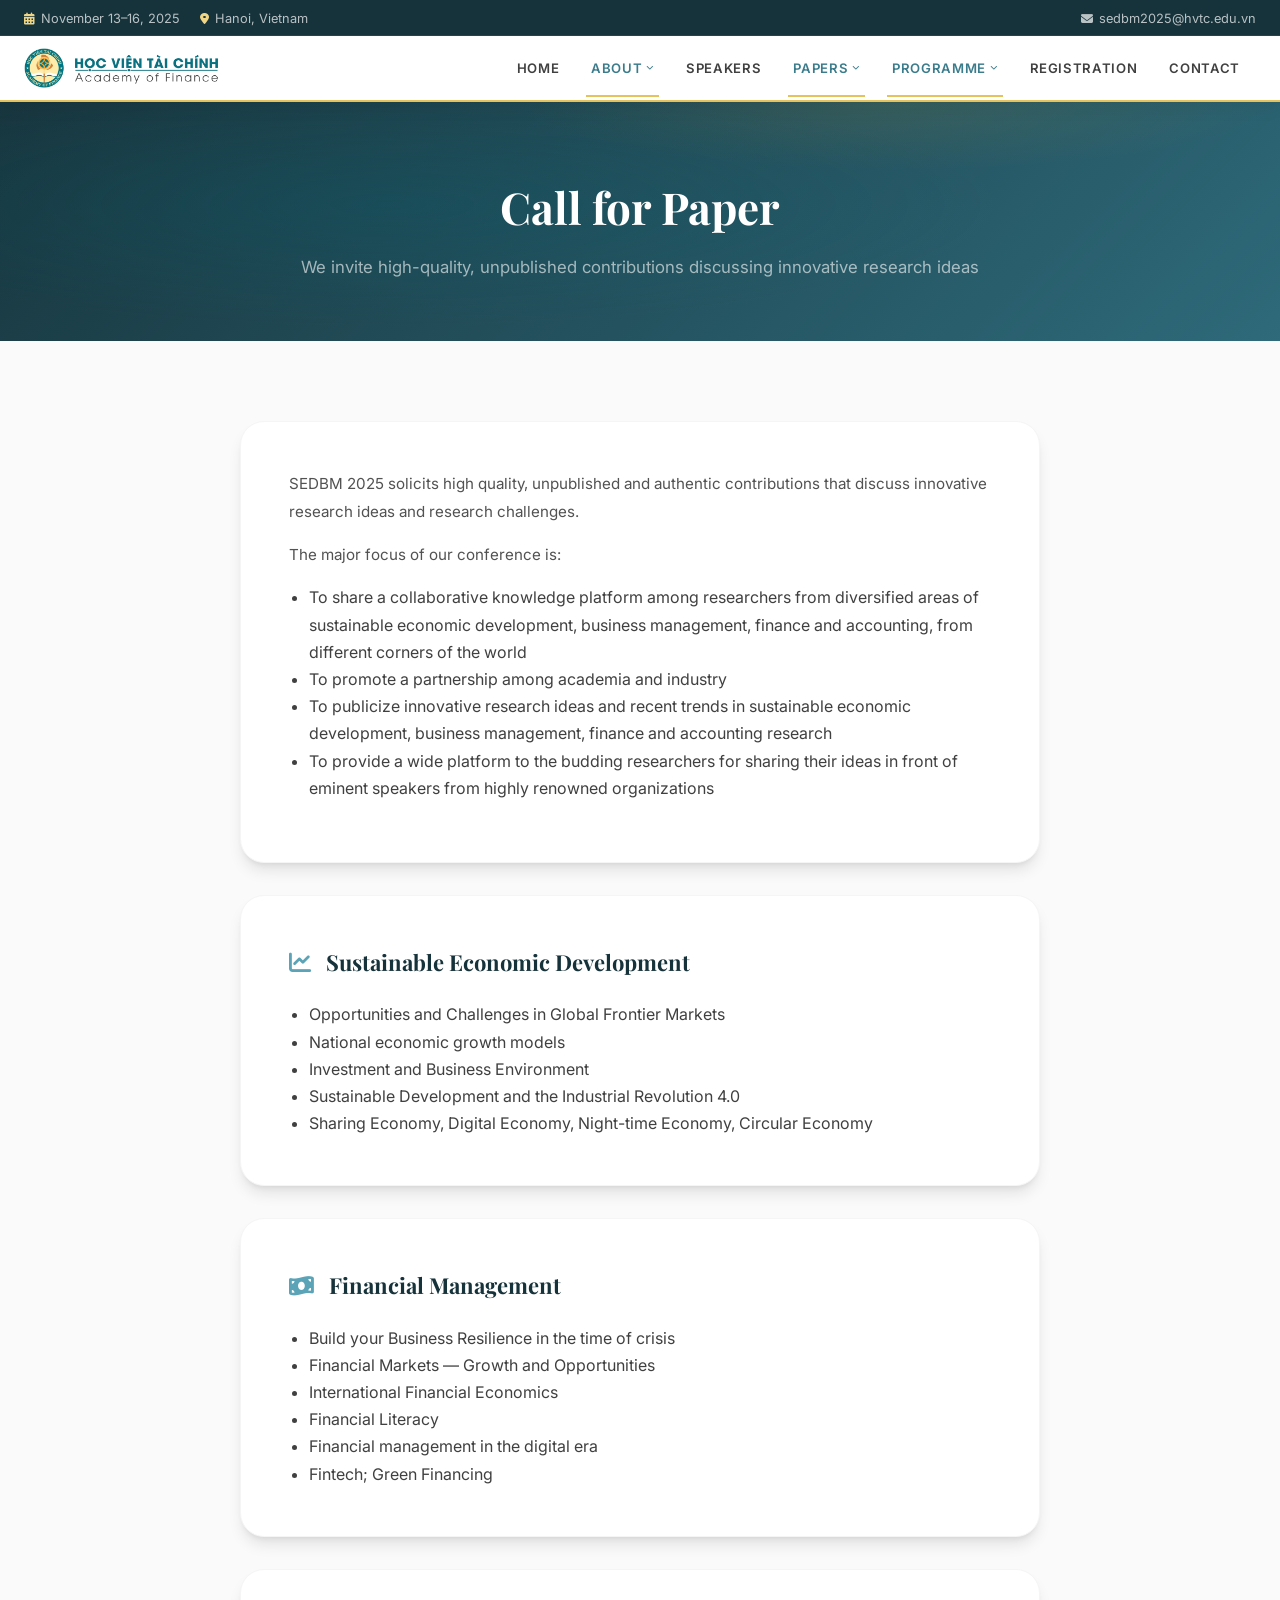
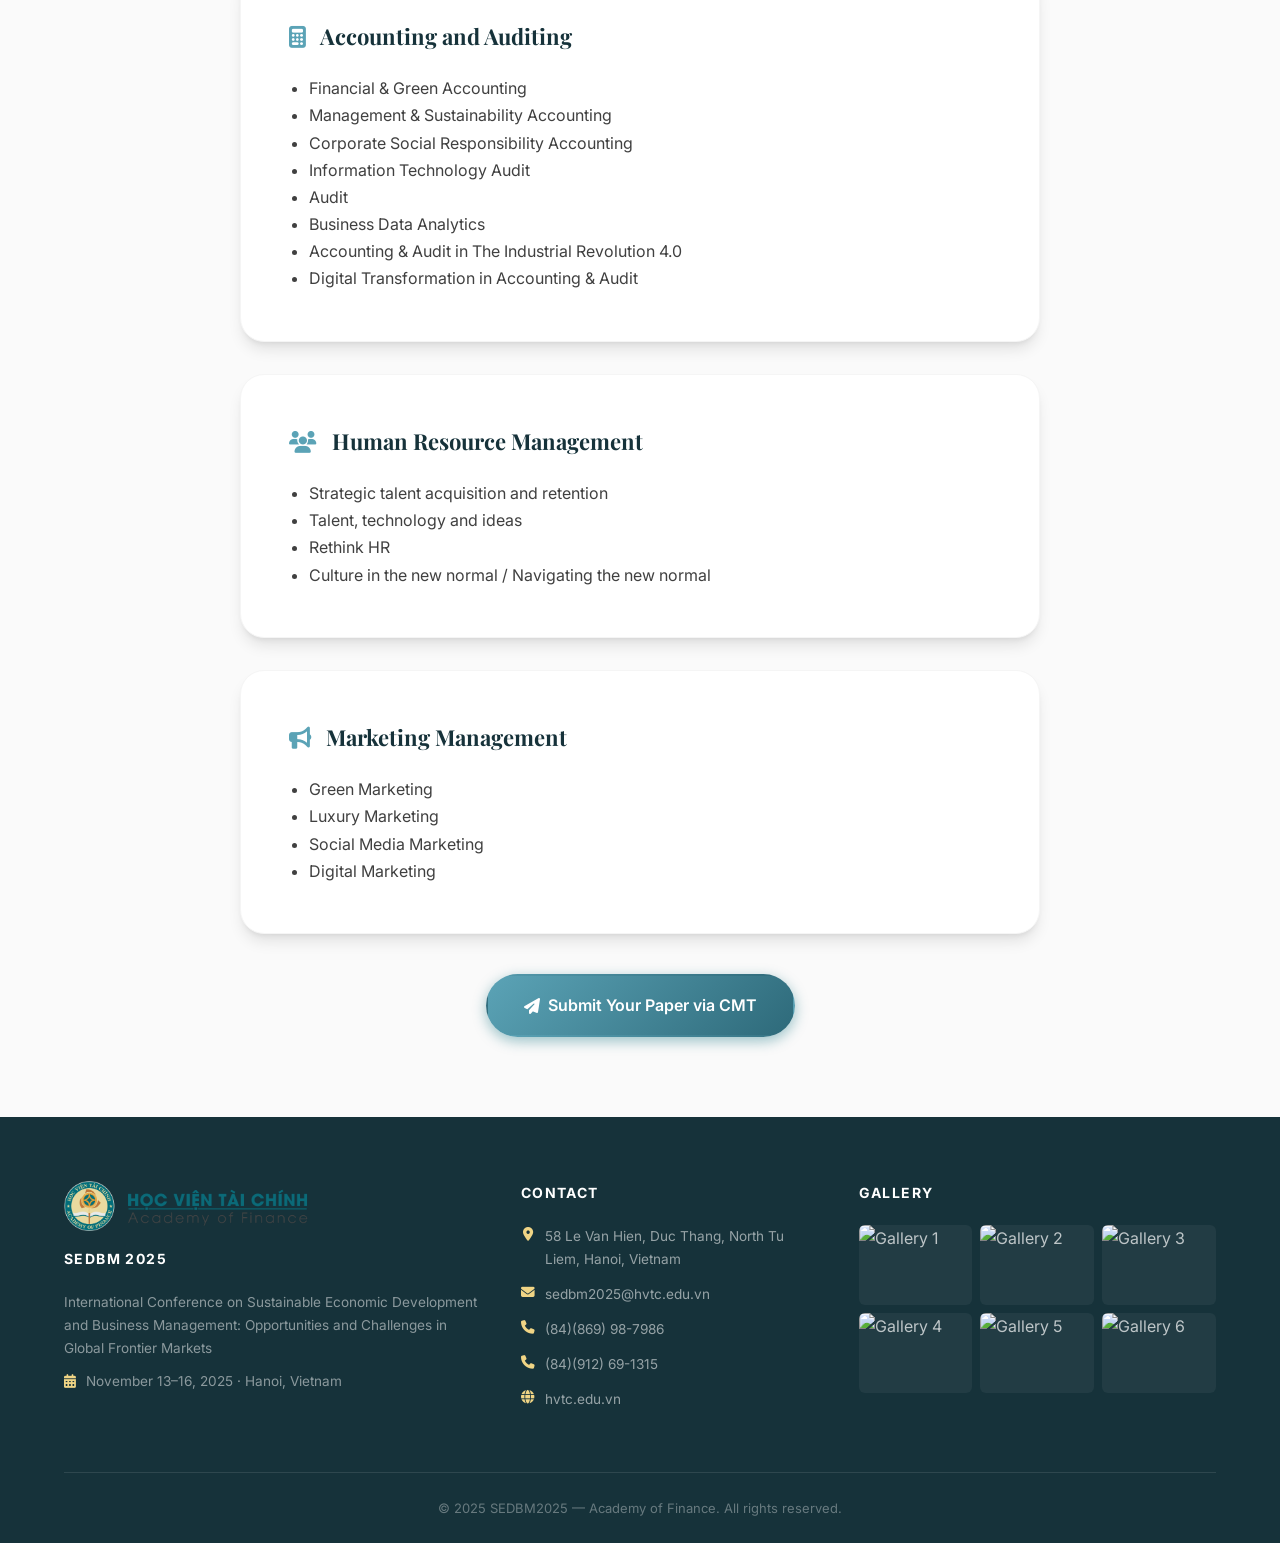
==== call-for-paper.html @ bbcc02a3 "init" ====
<!DOCTYPE html>
<html lang="en">
<head>
    <meta charset="UTF-8">
    <meta name="viewport" content="width=device-width, initial-scale=1.0">
    <title>Call for Paper — SEDBM 2025</title>
    <link rel="preconnect" href="https://fonts.googleapis.com">
    <link rel="preconnect" href="https://fonts.gstatic.com" crossorigin>
    <link href="https://fonts.googleapis.com/css2?family=Inter:wght@300;400;500;600;700;800;900&family=Playfair+Display:ital,wght@0,400;0,600;0,700;0,800;1,400&display=swap" rel="stylesheet">
    <link rel="stylesheet" href="https://cdnjs.cloudflare.com/ajax/libs/font-awesome/6.5.1/css/all.min.css">
    <link rel="stylesheet" href="css/styles.css">
</head>
<body>
    <!-- Top Bar -->
    <div class="top-bar" id="topBar">
        <div class="top-bar-container">
            <div class="top-bar-left">
                <span><i class="fas fa-calendar-alt"></i> November 13–16, 2025</span>
                <span><i class="fas fa-map-marker-alt"></i> Hanoi, Vietnam</span>
            </div>
            <div class="top-bar-right">
                <a href="mailto:sedbm2025@hvtc.edu.vn"><i class="fas fa-envelope"></i> sedbm2025@hvtc.edu.vn</a>
            </div>
        </div>
    </div>

    <!-- Navigation -->
    <nav class="navbar scrolled" id="navbar">
        <div class="nav-container">
            <a href="index.html" class="nav-logo">
                <img src="images/hvtc-logo.png" alt="SEDBM Logo" class="logo-img" style="height:40px;">
            </a>
            <button class="nav-toggle" id="navToggle" aria-label="Toggle navigation">
                <span></span>
                <span></span>
                <span></span>
            </button>
            <ul class="nav-menu" id="navMenu">
                <li><a href="index.html" class="nav-link">Home</a></li>
                <li class="nav-dropdown">
                    <a href="#" class="nav-link">About <i class="fas fa-chevron-down"></i></a>
                    <ul class="dropdown-menu">
                        <li><a href="history.html">SEDBM History</a></li>
                        <li><a href="scientific-committee.html">Scientific Committee</a></li>
                    </ul>
                </li>
                <li><a href="keynote-speakers.html" class="nav-link">Speakers</a></li>
                <li class="nav-dropdown">
                    <a href="#" class="nav-link active">Papers <i class="fas fa-chevron-down"></i></a>
                    <ul class="dropdown-menu">
                        <li><a href="call-for-paper.html">Call for Papers</a></li>
                        <li><a href="submission.html">Submission Guidelines</a></li>
                        <li><a href="publication.html">Journals</a></li>
                        <li><a href="proceedings.html">Proceedings</a></li>
                    </ul>
                </li>
                <li class="nav-dropdown">
                    <a href="#" class="nav-link">Programme <i class="fas fa-chevron-down"></i></a>
                    <ul class="dropdown-menu">
                        <li><a href="programme.html">Conference Programme</a></li>
                        <li><a href="venue.html">Venue &amp; Tourism</a></li>
                    </ul>
                </li>
                <li><a href="registration.html" class="nav-link">Registration</a></li>
                <li><a href="index.html#contact" class="nav-link">Contact</a></li>
            </ul>
        </div>
    </nav>

    <!-- Page Header -->
    <div class="page-header">
        <h1>Call for Paper</h1>
        <p>We invite high-quality, unpublished contributions discussing innovative research ideas</p>
    </div>

    <!-- Content -->
    <section class="page-content" style="background: var(--neutral-50);">
        <div class="container">
            <div class="content-card" data-aos="fade-up">
                <p>
                    SEDBM 2025 solicits high quality, unpublished and authentic contributions that discuss 
                    innovative research ideas and research challenges.
                </p>
                <p>The major focus of our conference is:</p>
                <ul style="margin: 12px 0 12px 20px; list-style: disc; color: var(--neutral-700);">
                    <li>To share a collaborative knowledge platform among researchers from diversified areas of sustainable economic development, business management, finance and accounting, from different corners of the world</li>
                    <li>To promote a partnership among academia and industry</li>
                    <li>To publicize innovative research ideas and recent trends in sustainable economic development, business management, finance and accounting research</li>
                    <li>To provide a wide platform to the budding researchers for sharing their ideas in front of eminent speakers from highly renowned organizations</li>
                </ul>
            </div>

            <div class="content-card" data-aos="fade-up">
                <h3><i class="fas fa-chart-line" style="color: var(--primary-500); margin-right: 10px;"></i> Sustainable Economic Development</h3>
                <ul style="margin: 12px 0 0 20px; list-style: disc; color: var(--neutral-700);">
                    <li>Opportunities and Challenges in Global Frontier Markets</li>
                    <li>National economic growth models</li>
                    <li>Investment and Business Environment</li>
                    <li>Sustainable Development and the Industrial Revolution 4.0</li>
                    <li>Sharing Economy, Digital Economy, Night-time Economy, Circular Economy</li>
                </ul>
            </div>

            <div class="content-card" data-aos="fade-up">
                <h3><i class="fas fa-money-bill-wave" style="color: var(--primary-500); margin-right: 10px;"></i> Financial Management</h3>
                <ul style="margin: 12px 0 0 20px; list-style: disc; color: var(--neutral-700);">
                    <li>Build your Business Resilience in the time of crisis</li>
                    <li>Financial Markets — Growth and Opportunities</li>
                    <li>International Financial Economics</li>
                    <li>Financial Literacy</li>
                    <li>Financial management in the digital era</li>
                    <li>Fintech; Green Financing</li>
                </ul>
            </div>

            <div class="content-card" data-aos="fade-up">
                <h3><i class="fas fa-calculator" style="color: var(--primary-500); margin-right: 10px;"></i> Accounting and Auditing</h3>
                <ul style="margin: 12px 0 0 20px; list-style: disc; color: var(--neutral-700);">
                    <li>Financial &amp; Green Accounting</li>
                    <li>Management &amp; Sustainability Accounting</li>
                    <li>Corporate Social Responsibility Accounting</li>
                    <li>Information Technology Audit</li>
                    <li>Audit</li>
                    <li>Business Data Analytics</li>
                    <li>Accounting &amp; Audit in The Industrial Revolution 4.0</li>
                    <li>Digital Transformation in Accounting &amp; Audit</li>
                </ul>
            </div>

            <div class="content-card" data-aos="fade-up">
                <h3><i class="fas fa-users" style="color: var(--primary-500); margin-right: 10px;"></i> Human Resource Management</h3>
                <ul style="margin: 12px 0 0 20px; list-style: disc; color: var(--neutral-700);">
                    <li>Strategic talent acquisition and retention</li>
                    <li>Talent, technology and ideas</li>
                    <li>Rethink HR</li>
                    <li>Culture in the new normal / Navigating the new normal</li>
                </ul>
            </div>

            <div class="content-card" data-aos="fade-up">
                <h3><i class="fas fa-bullhorn" style="color: var(--primary-500); margin-right: 10px;"></i> Marketing Management</h3>
                <ul style="margin: 12px 0 0 20px; list-style: disc; color: var(--neutral-700);">
                    <li>Green Marketing</li>
                    <li>Luxury Marketing</li>
                    <li>Social Media Marketing</li>
                    <li>Digital Marketing</li>
                </ul>
            </div>

            <div style="text-align: center; margin-top: 40px;" data-aos="fade-up">
                <a href="https://cmt3.research.microsoft.com/" target="_blank" class="btn btn-primary btn-lg">
                    <i class="fas fa-paper-plane"></i> Submit Your Paper via CMT
                </a>
            </div>
        </div>
    </section>

    <!-- Footer -->
    <footer class="footer">
        <div class="container">
            <div class="footer-3col">
                <div class="footer-col-intro">
                    <img src="images/hvtc-logo.png" alt="SEDBM Logo" class="footer-logo-img">
                    <h4>SEDBM 2025</h4>
                    <p>International Conference on Sustainable Economic Development and Business Management: Opportunities and Challenges in Global Frontier Markets</p>
                    <p style="margin-top: 10px;"><i class="fas fa-calendar-alt" style="color:var(--accent-400); margin-right:6px;"></i> November 13–16, 2025 · Hanoi, Vietnam</p>
                </div>
                <div class="footer-col-address">
                    <h4>Contact</h4>
                    <div class="footer-contact-item">
                        <i class="fas fa-map-marker-alt"></i>
                        <span>58 Le Van Hien, Duc Thang, North Tu Liem, Hanoi, Vietnam</span>
                    </div>
                    <div class="footer-contact-item">
                        <i class="fas fa-envelope"></i>
                        <a href="mailto:sedbm2025@hvtc.edu.vn">sedbm2025@hvtc.edu.vn</a>
                    </div>
                    <div class="footer-contact-item">
                        <i class="fas fa-phone"></i>
                        <a href="tel:+84869987986">(84)(869) 98-7986</a>
                    </div>
                    <div class="footer-contact-item">
                        <i class="fas fa-phone"></i>
                        <a href="tel:+84912691315">(84)(912) 69-1315</a>
                    </div>
                    <div class="footer-contact-item">
                        <i class="fas fa-globe"></i>
                        <a href="https://hvtc.edu.vn/" target="_blank">hvtc.edu.vn</a>
                    </div>
                </div>
                <div class="footer-col-gallery">
                    <h4>Gallery</h4>
                    <div class="footer-gallery-grid">
                        <img src="images/gallery1.jpg" alt="Gallery 1">
                        <img src="images/gallery2.jpg" alt="Gallery 2">
                        <img src="images/gallery3.jpg" alt="Gallery 3">
                        <img src="images/gallery4.jpg" alt="Gallery 4">
                        <img src="images/gallery5.jpg" alt="Gallery 5">
                        <img src="images/gallery6.jpg" alt="Gallery 6">
                    </div>
                </div>
            </div>
            <div class="footer-bottom">
                <p>&copy; 2025 SEDBM2025 — Academy of Finance. All rights reserved.</p>
            </div>
        </div>
    </footer>

    <a href="#" class="back-to-top" id="backToTop"><i class="fas fa-arrow-up"></i></a>
    <script src="js/main.js"></script>
</body>
</html>
---- css/styles.css ----
/* ============================================
   SEDBM2025 — Modern Conference Website
   Professional Design System
   ============================================ */

/* ---------- CSS Custom Properties ---------- */
:root {
    /* Primary Palette */

    --primary-900: #16323a;
    --primary-800: #24505a;
    --primary-700: #2e6a7a;
    --primary-600: #3a7c8c;
    --primary-500: #5ba3b6;
    --primary-400: #7dc2d1;
    --primary-300: #a6dbe3;
    --primary-200: #cfeff3;
    --primary-100: #eaf7f9;
    --primary-50: #f6fcfd;

    /* Accent / Gold */
    --accent-600: #c9a23a;
    --accent-500: #e6c25a;
    --accent-400: #f0d585;
    --accent-300: #f7e6b3;
    --accent-200: #fcf3dc;
    --accent-100: #fef9ec;

    /* Neutral */
    --neutral-950: #0a0a0b;
    --neutral-900: #171717;
    --neutral-800: #262626;
    --neutral-700: #404040;
    --neutral-600: #525252;
    --neutral-500: #737373;
    --neutral-400: #a3a3a3;
    --neutral-300: #d4d4d4;
    --neutral-200: #e5e5e5;
    --neutral-100: #f5f5f5;
    --neutral-50: #fafafa;
    --white: #ffffff;

    /* Semantic */
    --success: #10b981;
    --warning: #f59e0b;
    --error: #ef4444;

    /* Typography */
    --font-sans: 'Inter', -apple-system, BlinkMacSystemFont, 'Segoe UI', sans-serif;
    --font-serif: 'Playfair Display', Georgia, 'Times New Roman', serif;

    /* Spacing */
    --section-padding: 100px 0;
    --container-max: 1200px;

    /* Shadows */
    --shadow-sm: 0 1px 2px rgba(0, 0, 0, 0.05);
    --shadow-md: 0 4px 6px -1px rgba(0, 0, 0, 0.1), 0 2px 4px -2px rgba(0, 0, 0, 0.1);
    --shadow-lg: 0 10px 15px -3px rgba(0, 0, 0, 0.1), 0 4px 6px -4px rgba(0, 0, 0, 0.1);
    --shadow-xl: 0 20px 25px -5px rgba(0, 0, 0, 0.1), 0 8px 10px -6px rgba(0, 0, 0, 0.1);
    --shadow-2xl: 0 25px 50px -12px rgba(0, 0, 0, 0.25);
    --shadow-glow: 0 0 40px rgba(0, 104, 120, 0.15);

    /* Borders */
    --radius-sm: 6px;
    --radius-md: 10px;
    --radius-lg: 16px;
    --radius-xl: 24px;
    --radius-full: 9999px;

    /* Transitions */
    --transition-fast: 150ms cubic-bezier(0.4, 0, 0.2, 1);
    --transition-base: 300ms cubic-bezier(0.4, 0, 0.2, 1);
    --transition-slow: 500ms cubic-bezier(0.4, 0, 0.2, 1);
}

/* ---------- Reset & Base ---------- */
*,
*::before,
*::after {
    margin: 0;
    padding: 0;
    box-sizing: border-box;
}

html {
    scroll-behavior: smooth;
    scroll-padding-top: 100px;
    font-size: 16px;
}

body {
    font-family: var(--font-sans);
    color: var(--neutral-800);
    background: var(--white);
    line-height: 1.7;
    -webkit-font-smoothing: antialiased;
    -moz-osx-font-smoothing: grayscale;
    overflow-x: hidden;
}

img {
    max-width: 100%;
    height: auto;
    display: block;
}

a {
    text-decoration: none;
    color: var(--primary-500);
    transition: var(--transition-base);
}

a:hover {
    color: var(--primary-700);
}

ul {
    list-style: none;
}

.container {
    max-width: var(--container-max);
    margin: 0 auto;
    padding: 0 24px;
}

/* ---------- Buttons ---------- */
.btn {
    display: inline-flex;
    align-items: center;
    gap: 8px;
    padding: 12px 28px;
    border-radius: var(--radius-full);
    font-family: var(--font-sans);
    font-weight: 600;
    font-size: 0.938rem;
    cursor: pointer;
    transition: var(--transition-base);
    border: 2px solid transparent;
    text-align: center;
    white-space: nowrap;
}

.btn-primary {
    background: linear-gradient(135deg, var(--primary-500), var(--primary-700));
    color: var(--white);
    border-color: transparent;
    box-shadow: 0 4px 14px rgba(0, 104, 120, 0.4);
}

.btn-primary:hover {
    background: linear-gradient(135deg, var(--primary-400), var(--primary-600));
    color: var(--white);
    transform: translateY(-2px);
    box-shadow: 0 6px 20px rgba(0, 104, 120, 0.5);
}

.btn-outline {
    background: transparent;
    color: var(--white);
    border-color: rgba(255, 255, 255, 0.4);
}

.btn-outline:hover {
    background: rgba(255, 255, 255, 0.1);
    color: var(--white);
    border-color: var(--white);
}

.btn-white {
    background: var(--white);
    color: var(--primary-700);
    box-shadow: var(--shadow-lg);
}

.btn-white:hover {
    background: var(--primary-50);
    color: var(--primary-700);
    transform: translateY(-2px);
    box-shadow: var(--shadow-xl);
}

.btn-outline-white {
    background: transparent;
    color: var(--white);
    border-color: rgba(255, 255, 255, 0.5);
}

.btn-outline-white:hover {
    background: rgba(255, 255, 255, 0.1);
    color: var(--white);
    border-color: var(--white);
}

.btn-lg {
    padding: 16px 36px;
    font-size: 1rem;
}

.btn-sm {
    padding: 8px 20px;
    font-size: 0.813rem;
    background: var(--white);
    color: var(--primary-700);
    border-radius: var(--radius-full);
}

.btn-sm:hover {
    color: var(--primary-700);
    transform: scale(1.05);
}

/* ---------- Top Utility Bar ---------- */
.top-bar {
    background: var(--primary-900);
    color: rgba(255, 255, 255, 0.7);
    font-size: 0.8rem;
    padding: 8px 0;
    border-bottom: 1px solid rgba(255, 255, 255, 0.08);
    position: fixed;
    top: 0;
    left: 0;
    width: 100%;
    z-index: 1001;
    height: 36px;
    overflow: hidden;
    transition: height 0.3s ease, padding 0.3s ease;
}

body.nav-compact .top-bar {
    height: 0;
    padding: 0;
    border-bottom-width: 0;
}

.top-bar-container {
    max-width: 1400px;
    margin: 0 auto;
    padding: 0 24px;
    display: flex;
    align-items: center;
    justify-content: space-between;
}

.top-bar-left {
    display: flex;
    align-items: center;
    gap: 20px;
}

.top-bar-left span {
    display: inline-flex;
    align-items: center;
    gap: 6px;
}

.top-bar-left i {
    color: var(--accent-400);
    font-size: 0.75rem;
}

.top-bar-right a {
    color: rgba(255, 255, 255, 0.7);
    display: inline-flex;
    align-items: center;
    gap: 6px;
    transition: var(--transition-fast);
}

.top-bar-right a:hover {
    color: var(--accent-400);
}

.top-bar-right i {
    font-size: 0.75rem;
}

/* ---------- Navigation ---------- */
.navbar {
    position: fixed;
    top: 36px;
    left: 0;
    width: 100%;
    z-index: 1000;
    padding: 0;
    background: rgba(255, 255, 255, 0.85);
    backdrop-filter: blur(12px);
    border-bottom: 2px solid var(--accent-500);
    background-color: #ffffff;
}

body.nav-compact .navbar {
    top: 0;
}

.navbar.scrolled {
    background: var(--white);
    backdrop-filter: blur(20px);
    -webkit-backdrop-filter: blur(20px);
    box-shadow: 0 2px 20px rgba(0, 0, 0, 0.08);
    border-bottom-color: var(--accent-500);
}

.navbar.scrolled .nav-link {
    color: var(--neutral-700);
}

.navbar.scrolled .nav-link:hover,
.navbar.scrolled .nav-link.active {
    color: var(--primary-600);
}

.navbar.scrolled .nav-link::after {
    background: var(--primary-600);
}

.navbar.scrolled .nav-link.active::after {
    background: var(--accent-500);
}

.navbar.scrolled .nav-logo .logo-text {
    color: var(--primary-900);
}

.navbar.scrolled .nav-logo .logo-year {
    color: var(--accent-500);
}

.nav-container {
    max-width: 1400px;
    margin: 0 auto;
    padding: 0 24px;
    display: flex;
    align-items: center;
    justify-content: space-between;
}

.nav-logo {
    display: flex;
    align-items: center;
    gap: 10px;
    z-index: 1001;
    padding: 12px 0;
}

.logo-icon {
    width: 38px;
    height: 38px;
    background: linear-gradient(135deg, var(--accent-500), var(--accent-400));
    color: var(--primary-900);
    border-radius: var(--radius-sm);
    display: flex;
    align-items: center;
    justify-content: center;
    font-family: var(--font-serif);
    font-weight: 800;
    font-size: 1.2rem;
}

.logo-text {
    font-weight: 800;
    font-size: 1.2rem;
    color: var(--white);
    letter-spacing: -0.02em;
    transition: var(--transition-base);
}

.logo-year {
    color: var(--accent-400);
    transition: var(--transition-base);
}

.nav-menu {
    display: flex;
    align-items: center;
    gap: 0;
}

.nav-link {
    color: #3e717f;
    font-weight: 600;
    font-size: 0.82rem;
    padding: 18px 16px;
    border-radius: 0;
    transition: var(--transition-base);
    position: relative;
    white-space: nowrap;
    text-transform: uppercase;
    letter-spacing: 0.05em;
}

.nav-link::after {
    content: '';
    position: absolute;
    bottom: 0;
    left: 11px;
    right: 11px;
    height: 2px;
    background: var(--accent-400);
    transform: scaleX(0);
    transform-origin: center;
    transition: transform 0.25s ease;
}

.nav-link:hover::after,
.nav-link.active::after {
    transform: scaleX(1);
}

.nav-link:hover,
.nav-link.active {
    color: rgba(0, 73, 86, 0.85);
    background: transparent;
}

.nav-btn {
    margin-left: 12px;
    padding: 10px 24px;
    background: linear-gradient(135deg, var(--accent-500), var(--accent-600));
    color: var(--white) !important;
    border-radius: var(--radius-full);
    font-weight: 600;
    font-size: 0.875rem;
    box-shadow: 0 4px 12px rgba(219, 172, 49, 0.3);
    transition: var(--transition-base);
}

.nav-btn:hover {
    transform: translateY(-2px);
    box-shadow: 0 6px 16px rgba(219, 172, 49, 0.4);
    color: var(--white);
}

/* --- Dropdown Menu --- */
.nav-dropdown {
    position: relative;
}

.nav-dropdown > .nav-link {
    display: flex;
    align-items: center;
    gap: 4px;
}

.nav-dropdown > .nav-link .fa-chevron-down {
    font-size: 0.55em;
    transition: var(--transition-fast);
}

.nav-dropdown:hover > .nav-link .fa-chevron-down {
    transform: rotate(180deg);
}

.dropdown-menu {
    position: absolute;
    top: 100%;
    left: 0;
    min-width: 210px;
    background: var(--white);
    border-radius: 0 0 var(--radius-sm) var(--radius-sm);
    box-shadow: 0 8px 24px rgba(0, 0, 0, 0.12);
    padding: 0;
    opacity: 0;
    visibility: hidden;
    transform: translateY(4px);
    transition: var(--transition-base);
    z-index: 1000;
    border-top: 2px solid var(--accent-500);
    overflow: hidden;
}

.nav-dropdown:hover > .dropdown-menu {
    opacity: 1;
    visibility: visible;
    transform: translateY(0);
}

.dropdown-menu li a {
    display: block;
    padding: 11px 20px;
    color: var(--neutral-700);
    font-size: 0.82rem;
    font-weight: 500;
    transition: var(--transition-fast);
    white-space: nowrap;
    border-left: 3px solid transparent;
}

.dropdown-menu li a:hover {
    background: var(--primary-50);
    color: var(--primary-600);
    border-left-color: var(--accent-500);
}

.nav-toggle {
    display: none;
    flex-direction: column;
    gap: 5px;
    background-color: var(--primary-700);
    border: none;
    cursor: pointer;
    z-index: 1001;
    padding: 4px;
}

.nav-toggle span {
    width: 24px;
    height: 2px;
    background: var(--white);
    border-radius: 2px;
    transition: var(--transition-base);
}

.navbar.scrolled .nav-toggle span {
    background: var(--neutral-800);
}

/* ---------- Hero Section ---------- */
.hero {
    position: relative;
    min-height: 800px;
    display: flex;
    align-items: center;
    justify-content: center;
    overflow: hidden;
    padding: 100px 0px 80px;
}

.hero-bg {
    position: absolute;
    inset: 0;
    background: linear-gradient(135deg, #001a20 0%, #003d49 30%, #004956 60%, #002e37 100%);
}

.hero-gradient {
    position: absolute;
    inset: 0;
    background:
        radial-gradient(ellipse 80% 60% at 20% 80%, rgba(0, 104, 120, 0.2) 0%, transparent 60%),
        radial-gradient(ellipse 60% 40% at 80% 20%, rgba(219, 172, 49, 0.15) 0%, transparent 50%),
        radial-gradient(ellipse 50% 50% at 50% 50%, rgba(0, 104, 120, 0.1) 0%, transparent 70%);
}

.hero-particles {
    position: absolute;
    inset: 0;
    overflow: hidden;
}

.hero-particles .particle {
    position: absolute;
    width: 4px;
    height: 4px;
    background: rgba(255, 255, 255, 0.15);
    border-radius: 50%;
    animation: float linear infinite;
}

@keyframes float {
    0% {
        transform: translateY(100vh) rotate(0deg);
        opacity: 0;
    }
    10% {
        opacity: 1;
    }
    90% {
        opacity: 1;
    }
    100% {
        transform: translateY(-100vh) rotate(720deg);
        opacity: 0;
    }
}

.hero-content {
    position: relative;
    z-index: 2;
    text-align: center;
    max-width: 900px;
}

.hero-badge {
    display: inline-flex;
    align-items: center;
    gap: 10px;
    background: rgba(255, 255, 255, 0.1);
    backdrop-filter: blur(10px);
    border: 1px solid rgba(255, 255, 255, 0.15);
    padding: 10px 24px;
    border-radius: var(--radius-full);
    color: var(--accent-300);
    font-size: 0.875rem;
    font-weight: 500;
    margin-bottom: 28px;
}

.hero-badge i {
    font-size: 0.875rem;
}

.hero-subtitle {
    color: rgba(255, 255, 255, 0.7);
    font-size: 14px;
    font-weight: 400;
    text-transform: uppercase;
    letter-spacing: 0.15em;
    margin-bottom: 12px;
}

.hero-title {
    font-family: var(--font-serif);
    font-size: 36px;
    font-weight: 700;
    color: var(--white);
    line-height: 1.15;
    margin-bottom: 16px;
}

.hero-title .highlight {
    background: linear-gradient(135deg, var(--accent-400), var(--accent-300));
    -webkit-background-clip: text;
    -webkit-text-fill-color: transparent;
    background-clip: text;
}

.hero-tagline {
    font-size: 16px;
    color: rgba(255, 255, 255, 0.8);
    font-weight: 500;
    margin-bottom: 20px;
    font-style: italic;
}

.hero-description {
    color: rgba(255, 255, 255, 0.6);
    font-size: 14px;
    max-width: 700px;
    margin: 0 auto 36px;
    line-height: 1.8;
}

.hero-actions {
    display: flex;
    align-items: center;
    justify-content: center;
    gap: 16px;
    margin-bottom: 48px;
    flex-wrap: wrap;
}

/* Countdown */
.countdown {
    display: flex;
    align-items: center;
    justify-content: center;
    gap: 8px;
    margin-top: 12px;
}

.countdown-item {
    background: rgba(255, 255, 255, 0.08);
    backdrop-filter: blur(10px);
    border: 1px solid rgba(255, 255, 255, 0.1);
    border-radius: var(--radius-lg);
    padding: 16px 20px;
    min-width: 80px;
    text-align: center;
}

.countdown-number {
    display: block;
    font-size: 2rem;
    font-weight: 800;
    color: var(--white);
    line-height: 1;
    font-variant-numeric: tabular-nums;
}

.countdown-label {
    display: block;
    font-size: 0.688rem;
    color: rgba(255, 255, 255, 0.5);
    text-transform: uppercase;
    letter-spacing: 0.1em;
    margin-top: 6px;
}

.countdown-separator {
    font-size: 1.5rem;
    color: rgba(255, 255, 255, 0.3);
    font-weight: 700;
}

/* Hero scroll indicator */
.hero-scroll {
    position: absolute;
    bottom: 32px;
    left: 50%;
    transform: translateX(-50%);
    z-index: 2;
}

.scroll-indicator {
    display: flex;
    flex-direction: column;
    align-items: center;
    gap: 6px;
    color: rgba(255, 255, 255, 0.4);
    font-size: 0.75rem;
    text-transform: uppercase;
    letter-spacing: 0.15em;
    animation: bounce 2s ease-in-out infinite;
}

.scroll-indicator:hover {
    color: rgba(255, 255, 255, 0.7);
}

@keyframes bounce {
    0%, 100% { transform: translateY(0); }
    50% { transform: translateY(8px); }
}

/* ---------- Stats Bar ---------- */
.stats-bar {
    background: var(--white);
    padding: 0;
    position: relative;
    z-index: 5;
    margin-top: -40px;
}

.stats-grid {
    display: grid;
    grid-template-columns: repeat(4, 1fr);
    gap: 0;
    background: var(--white);
    border-radius: var(--radius-xl);
    box-shadow: var(--shadow-2xl);
    overflow: hidden;
}

.stat-item {
    text-align: center;
    padding: 36px 24px;
    position: relative;
    transition: var(--transition-base);
}

.stat-item:not(:last-child)::after {
    content: '';
    position: absolute;
    right: 0;
    top: 20%;
    height: 60%;
    width: 1px;
    background: var(--neutral-200);
}

.stat-item:hover {
    background: var(--primary-50);
}

.stat-icon {
    width: 48px;
    height: 48px;
    background: linear-gradient(135deg, var(--primary-100), var(--primary-50));
    color: var(--primary-500);
    border-radius: var(--radius-md);
    display: flex;
    align-items: center;
    justify-content: center;
    font-size: 1.25rem;
    margin: 0 auto 12px;
}

.stat-number {
    font-size: 2rem;
    font-weight: 800;
    color: var(--primary-900);
    line-height: 1;
    margin-bottom: 4px;
}

.stat-label {
    font-size: 0.813rem;
    color: var(--neutral-500);
    font-weight: 500;
}

/* ---------- Section Shared ---------- */
.section {
    padding: var(--section-padding);
    position: relative;
}

.section-header {
    text-align: center;
    margin-bottom: 60px;
}

.section-tag {
    display: inline-block;
    background: var(--primary-100);
    color: var(--primary-600);
    font-size: 0.75rem;
    font-weight: 700;
    text-transform: uppercase;
    letter-spacing: 0.15em;
    padding: 6px 20px;
    border-radius: var(--radius-full);
    margin-bottom: 16px;
}

.section-title {
    font-family: var(--font-serif);
    font-size: clamp(1.75rem, 3.5vw, 2.75rem);
    font-weight: 700;
    color: var(--primary-900);
    margin-bottom: 16px;
    line-height: 1.2;
}

.section-divider {
    width: 60px;
    height: 4px;
    background: linear-gradient(135deg, var(--primary-500), var(--accent-500));
    border-radius: 2px;
    margin: 0 auto;
}

.section-desc {
    max-width: 600px;
    margin: 20px auto 0;
    color: var(--neutral-500);
    font-size: 1.05rem;
    line-height: 1.7;
}

.section-cta {
    text-align: center;
    margin-top: 48px;
}

/* ---------- About Section ---------- */
.about {
    background: var(--neutral-50);
}

.about-grid {
    display: grid;
    grid-template-columns: 1fr 1fr;
    gap: 60px;
    align-items: start;
}

.about-content h3 {
    font-family: var(--font-serif);
    font-size: 1.5rem;
    font-weight: 700;
    color: var(--primary-900);
    margin-bottom: 20px;
}

.about-content p {
    color: var(--neutral-600);
    margin-bottom: 16px;
    font-size: 0.95rem;
}

.about-features {
    margin-top: 28px;
    display: flex;
    flex-direction: column;
    gap: 14px;
}

.feature {
    display: flex;
    align-items: center;
    gap: 12px;
    color: var(--neutral-700);
    font-weight: 500;
    font-size: 0.938rem;
}

.feature i {
    color: var(--success);
    font-size: 1rem;
}

.about-card {
    position: relative;
}

.card-inner {
    background: var(--white);
    border-radius: var(--radius-xl);
    padding: 40px;
    box-shadow: var(--shadow-xl);
    border: 1px solid var(--neutral-100);
    position: relative;
    overflow: hidden;
}

.card-inner::before {
    content: '';
    position: absolute;
    top: 0;
    left: 0;
    right: 0;
    height: 4px;
    background: linear-gradient(90deg, var(--primary-500), var(--accent-500));
}

.card-icon {
    width: 56px;
    height: 56px;
    background: linear-gradient(135deg, var(--primary-500), var(--primary-700));
    color: var(--white);
    border-radius: var(--radius-lg);
    display: flex;
    align-items: center;
    justify-content: center;
    font-size: 1.5rem;
    margin-bottom: 20px;
}

.card-inner h4 {
    font-family: var(--font-serif);
    font-size: 1.25rem;
    font-weight: 700;
    color: var(--primary-900);
    margin-bottom: 16px;
}

.card-inner p {
    color: var(--neutral-600);
    font-size: 0.875rem;
    margin-bottom: 12px;
    line-height: 1.7;
}

.card-stats {
    display: grid;
    grid-template-columns: repeat(3, 1fr);
    gap: 16px;
    margin-top: 24px;
    padding-top: 24px;
    border-top: 1px solid var(--neutral-200);
}

.card-stat {
    text-align: center;
}

.card-stat strong {
    display: block;
    font-size: 1.25rem;
    font-weight: 800;
    color: var(--primary-700);
    line-height: 1;
    margin-bottom: 4px;
}

.card-stat span {
    font-size: 0.75rem;
    color: var(--neutral-500);
}

/* ---------- Partners Section ---------- */
.partners {
    background: var(--white);
}

.partners-grid {
    display: grid;
    grid-template-columns: repeat(4, 1fr);
    gap: 24px;
}

.partner-card {
    text-align: center;
    padding: 36px 20px;
    background: var(--neutral-50);
    border-radius: var(--radius-lg);
    border: 1px solid transparent;
    transition: var(--transition-base);
}

.partner-card:hover {
    background: var(--white);
    border-color: var(--primary-200);
    box-shadow: var(--shadow-lg);
    transform: translateY(-4px);
}

.partner-icon {
    width: 56px;
    height: 56px;
    background: linear-gradient(135deg, var(--primary-100), var(--primary-50));
    color: var(--primary-500);
    border-radius: var(--radius-md);
    display: flex;
    align-items: center;
    justify-content: center;
    font-size: 1.5rem;
    margin: 0 auto 16px;
    transition: var(--transition-base);
}

.partner-card:hover .partner-icon {
    background: linear-gradient(135deg, var(--primary-500), var(--primary-700));
    color: var(--white);
}

.partner-card h4 {
    font-size: 0.938rem;
    font-weight: 700;
    color: var(--primary-900);
    margin-bottom: 4px;
    line-height: 1.4;
}

.partner-card p {
    font-size: 0.813rem;
    color: var(--neutral-500);
}

/* ---------- Speakers Section ---------- */
.speakers {
    background: var(--neutral-50);
}

.speakers-grid {
    display: grid;
    grid-template-columns: repeat(4, 1fr);
    gap: 28px;
}

.speaker-card {
    background: var(--white);
    border-radius: var(--radius-xl);
    overflow: hidden;
    box-shadow: var(--shadow-md);
    border: 1px solid var(--neutral-100);
    transition: var(--transition-base);
}

.speaker-card:hover {
    transform: translateY(-8px);
    box-shadow: var(--shadow-2xl);
}

.speaker-image {
    position: relative;
    height: 220px;
    background: linear-gradient(135deg, var(--primary-800), var(--primary-600));
    display: flex;
    align-items: center;
    justify-content: center;
    overflow: hidden;
}

.speaker-avatar {
    width: 100px;
    height: 100px;
    background: rgba(255, 255, 255, 0.1);
    border: 3px solid rgba(255, 255, 255, 0.2);
    border-radius: 50%;
    display: flex;
    align-items: center;
    justify-content: center;
    font-size: 2.5rem;
    color: rgba(255, 255, 255, 0.5);
    transition: var(--transition-base);
}

.speaker-card:hover .speaker-avatar {
    transform: scale(0.9);
    opacity: 0.5;
}

.speaker-overlay {
    position: absolute;
    inset: 0;
    background: rgba(12, 27, 58, 0.7);
    display: flex;
    align-items: center;
    justify-content: center;
    opacity: 0;
    transition: var(--transition-base);
}

.speaker-card:hover .speaker-overlay {
    opacity: 1;
}

.speaker-info {
    padding: 24px;
}

.speaker-info h4 {
    font-size: 1.05rem;
    font-weight: 700;
    color: var(--primary-900);
    margin-bottom: 6px;
    line-height: 1.3;
}

.speaker-role {
    font-size: 0.875rem;
    color: var(--primary-500);
    font-weight: 600;
    margin-bottom: 4px;
}

.speaker-affiliation {
    font-size: 0.813rem;
    color: var(--neutral-500);
    margin-bottom: 8px;
}

.speaker-extra {
    font-size: 0.75rem;
    color: var(--neutral-400);
    font-style: italic;
    line-height: 1.5;
}

/* ---------- Important Dates / Timeline ---------- */
.dates {
    background: var(--white);
}

.timeline {
    position: relative;
    max-width: 720px;
    margin: 0 auto;
}

.timeline::before {
    content: '';
    position: absolute;
    top: 0;
    left: 36px;
    width: 2px;
    height: 100%;
    background: linear-gradient(to bottom, var(--primary-200), var(--accent-200));
}

.timeline-item {
    position: relative;
    padding-left: 90px;
    padding-bottom: 48px;
}

.timeline-item:last-child {
    padding-bottom: 0;
}

.timeline-marker {
    position: absolute;
    left: 20px;
    top: 4px;
    width: 34px;
    height: 34px;
    background: var(--white);
    border: 3px solid var(--primary-300);
    border-radius: 50%;
    display: flex;
    align-items: center;
    justify-content: center;
    font-size: 0.75rem;
    color: var(--primary-500);
    z-index: 2;
    transition: var(--transition-base);
}

.timeline-marker.active,
.timeline-marker.highlight {
    background: linear-gradient(135deg, var(--primary-500), var(--primary-700));
    border-color: var(--primary-500);
    color: var(--white);
    box-shadow: 0 0 0 6px rgba(0, 104, 120, 0.15);
}

.timeline-marker.highlight {
    background: linear-gradient(135deg, var(--accent-500), var(--accent-600));
    border-color: var(--accent-500);
    box-shadow: 0 0 0 6px rgba(219, 172, 49, 0.15);
}

.timeline-content {
    background: var(--neutral-50);
    border-radius: var(--radius-lg);
    padding: 24px 28px;
    border: 1px solid var(--neutral-100);
    transition: var(--transition-base);
}

.timeline-item:hover .timeline-content {
    box-shadow: var(--shadow-lg);
    border-color: var(--primary-200);
}

.timeline-date {
    font-size: 0.75rem;
    font-weight: 700;
    color: var(--primary-500);
    text-transform: uppercase;
    letter-spacing: 0.05em;
    margin-bottom: 6px;
}

.timeline-content h4 {
    font-size: 1.05rem;
    font-weight: 700;
    color: var(--primary-900);
    margin-bottom: 6px;
}

.timeline-content p {
    font-size: 0.875rem;
    color: var(--neutral-500);
    line-height: 1.6;
}

/* ---------- CTA Section ---------- */
.cta-section {
    background: linear-gradient(135deg, var(--primary-800) 0%, var(--primary-600) 50%, var(--primary-900) 100%);
    padding: 80px 24px;
    position: relative;
    overflow: hidden;
}

.cta-section::before {
    content: '';
    position: absolute;
    inset: 0;
    background:
        radial-gradient(ellipse 60% 50% at 20% 50%, rgba(219, 172, 49, 0.1) 0%, transparent 60%),
        radial-gradient(ellipse 60% 50% at 80% 50%, rgba(0, 104, 120, 0.15) 0%, transparent 60%);
}

.cta-content {
    position: relative;
    text-align: center;
    max-width: 640px;
    margin: 0 auto;
}

.cta-content h2 {
    font-family: var(--font-serif);
    font-size: clamp(1.5rem, 3vw, 2.25rem);
    font-weight: 700;
    color: var(--white);
    margin-bottom: 12px;
}

.cta-content p {
    color: rgba(255, 255, 255, 0.7);
    font-size: 1.05rem;
    margin-bottom: 32px;
}

.cta-actions {
    display: flex;
    align-items: center;
    justify-content: center;
    gap: 16px;
    flex-wrap: wrap;
}

/* ---------- Contact Section ---------- */
.contact {
    background: var(--neutral-50);
}

.contact-grid {
    display: grid;
    grid-template-columns: 1fr 1fr;
    gap: 48px;
    align-items: start;
}

.contact-info {
    display: flex;
    flex-direction: column;
    gap: 20px;
}

.contact-card {
    display: flex;
    align-items: flex-start;
    gap: 16px;
    background: var(--white);
    padding: 24px;
    border-radius: var(--radius-lg);
    border: 1px solid var(--neutral-100);
    transition: var(--transition-base);
}

.contact-card:hover {
    box-shadow: var(--shadow-lg);
    border-color: var(--primary-200);
}

.contact-card-icon {
    width: 44px;
    height: 44px;
    min-width: 44px;
    background: linear-gradient(135deg, var(--primary-100), var(--primary-50));
    color: var(--primary-500);
    border-radius: var(--radius-md);
    display: flex;
    align-items: center;
    justify-content: center;
    font-size: 1rem;
}

.contact-card-content h4 {
    font-size: 0.95rem;
    font-weight: 700;
    color: var(--primary-900);
    margin-bottom: 4px;
}

.contact-card-content p {
    font-size: 0.85rem;
    color: var(--neutral-500);
    margin-bottom: 4px;
}

.contact-card-content a {
    font-size: 0.85rem;
    color: var(--primary-500);
    font-weight: 500;
    display: inline-flex;
    align-items: center;
    gap: 6px;
}

.contact-card-content a:hover {
    color: var(--primary-700);
}

.contact-map {
    height: 440px;
    border-radius: var(--radius-xl);
    overflow: hidden;
    box-shadow: var(--shadow-xl);
}

/* ---------- Footer ---------- */
.footer {
    background: var(--primary-900);
    color: rgba(255, 255, 255, 0.7);
    padding: 64px 0 0;
}

.footer-grid {
    display: grid;
    grid-template-columns: 1.5fr 1fr 1fr 1.5fr;
    gap: 40px;
    padding-bottom: 48px;
    border-bottom: 1px solid rgba(255, 255, 255, 0.1);
}

.footer-logo {
    display: flex;
    align-items: center;
    gap: 10px;
    margin-bottom: 16px;
}

.footer-logo .logo-text {
    color: var(--white);
    font-size: 1.125rem;
}

.footer-brand p {
    font-size: 0.85rem;
    line-height: 1.7;
    color: rgba(255, 255, 255, 0.5);
}

.footer-links h4,
.footer-acknowledgment h4 {
    font-size: 0.875rem;
    font-weight: 700;
    color: var(--white);
    text-transform: uppercase;
    letter-spacing: 0.1em;
    margin-bottom: 20px;
}

.footer-links ul {
    display: flex;
    flex-direction: column;
    gap: 10px;
}

.footer-links a {
    color: rgba(255, 255, 255, 0.5);
    font-size: 0.875rem;
    transition: var(--transition-base);
}

.footer-links a:hover {
    color: var(--white);
    padding-left: 4px;
}

.footer-acknowledgment p {
    font-size: 0.813rem;
    line-height: 1.7;
    color: rgba(255, 255, 255, 0.4);
}

.footer-acknowledgment a {
    color: var(--accent-400);
}

.footer-acknowledgment a:hover {
    color: var(--accent-300);
}

.footer-bottom {
    padding: 24px 0;
    text-align: center;
}

.footer-bottom p {
    font-size: 0.813rem;
    color: rgba(255, 255, 255, 0.35);
}

/* ---------- Back to Top ---------- */
.back-to-top {
    position: fixed;
    bottom: 32px;
    right: 32px;
    width: 48px;
    height: 48px;
    background: linear-gradient(135deg, var(--primary-500), var(--primary-700));
    color: var(--white);
    border-radius: 50%;
    display: flex;
    align-items: center;
    justify-content: center;
    font-size: 1rem;
    box-shadow: var(--shadow-lg);
    opacity: 0;
    visibility: hidden;
    transform: translateY(20px);
    transition: var(--transition-base);
    z-index: 999;
}

.back-to-top:hover {
    color: var(--white);
    transform: translateY(-2px);
    box-shadow: var(--shadow-xl);
}

.back-to-top.visible {
    opacity: 1;
    visibility: visible;
    transform: translateY(0);
}

/* ---------- AOS Animation Classes ---------- */
[data-aos] {
    opacity: 0;
    transition: transform 0.6s ease, opacity 0.6s ease;
}

[data-aos].aos-animate {
    opacity: 1;
}

[data-aos="fade-up"] {
    transform: translateY(30px);
}
[data-aos="fade-up"].aos-animate {
    transform: translateY(0);
}

[data-aos="fade-down"] {
    transform: translateY(-30px);
}
[data-aos="fade-down"].aos-animate {
    transform: translateY(0);
}

[data-aos="fade-right"] {
    transform: translateX(-30px);
}
[data-aos="fade-right"].aos-animate {
    transform: translateX(0);
}

[data-aos="fade-left"] {
    transform: translateX(30px);
}
[data-aos="fade-left"].aos-animate {
    transform: translateX(0);
}

[data-aos="zoom-in"] {
    transform: scale(0.95);
}
[data-aos="zoom-in"].aos-animate {
    transform: scale(1);
}

/* ---------- Responsive ---------- */
@media (max-width: 1024px) {
    .stats-grid {
        grid-template-columns: repeat(2, 1fr);
    }

    .stat-item:nth-child(2)::after {
        display: none;
    }

    .about-grid {
        grid-template-columns: 1fr;
        gap: 40px;
    }

    .partners-grid {
        grid-template-columns: repeat(2, 1fr);
    }

    .speakers-grid {
        grid-template-columns: repeat(2, 1fr);
    }

    .contact-grid {
        grid-template-columns: 1fr;
    }

    .footer-grid {
        grid-template-columns: 1fr 1fr;
        gap: 32px;
    }

    /* Nav collapses to hamburger at 1024px */
    .top-bar {
        display: none;
    }

    .navbar {
        top: 0;
    }

    .nav-toggle {
        display: flex;
    }

    .nav-menu {
        position: fixed;
        top: 0;
        right: -100%;
        width: 300px;
        height: 100vh;
        background: var(--primary-900);
        flex-direction: column;
        align-items: flex-start;
        padding: 100px 32px 32px;
        gap: 4px;
        transition: var(--transition-base);
        box-shadow: -10px 0 30px rgba(0, 0, 0, 0.2);
        overflow-y: auto;
    }

    .nav-menu.active {
        right: 0;
    }

    .nav-link {
        color: rgba(255, 255, 255, 0.7);
        font-size: 0.938rem;
        width: 100%;
        padding: 12px 16px;
        text-transform: none;
        letter-spacing: 0;
    }

    .nav-link::after {
        display: none;
    }

    /* Mobile dropdown styles */
    .nav-dropdown {
        width: 100%;
    }

    .nav-dropdown > .nav-link {
        width: 100%;
        justify-content: space-between;
    }

    .dropdown-menu {
        position: static;
        background: rgba(255, 255, 255, 0.05);
        box-shadow: none;
        border-radius: 0;
        border-top: none;
        padding: 0;
        opacity: 1;
        visibility: visible;
        transform: none;
        max-height: 0;
        overflow: hidden;
        transition: max-height 0.3s ease;
    }

    .nav-dropdown.open > .dropdown-menu {
        max-height: 300px;
    }

    .nav-dropdown.open > .nav-link .fa-chevron-down {
        transform: rotate(180deg);
    }

    .dropdown-menu li a {
        color: rgba(255, 255, 255, 0.6);
        padding: 10px 16px 10px 32px;
        font-size: 0.875rem;
        border-left: none;
    }

    .dropdown-menu li a:hover {
        background: rgba(255, 255, 255, 0.1);
        color: var(--white);
    }

    .nav-toggle.active span:nth-child(1) {
        transform: rotate(45deg) translate(5px, 5px);
    }

    .nav-toggle.active span:nth-child(2) {
        opacity: 0;
    }

    .nav-toggle.active span:nth-child(3) {
        transform: rotate(-45deg) translate(5px, -5px);
    }
}

@media (max-width: 768px) {
    :root {
        --section-padding: 64px 0;
    }

    .hero {
        padding: 100px 24px 60px;
    }

    .hero-actions {
        flex-direction: column;
    }

    .countdown {
        flex-wrap: wrap;
    }

    .countdown-item {
        min-width: 64px;
        padding: 12px 14px;
    }

    .countdown-number {
        font-size: 1.5rem;
    }

    .stats-grid {
        grid-template-columns: repeat(2, 1fr);
        margin: 0 16px;
    }

    .stat-item::after {
        display: none;
    }

    .partners-grid {
        grid-template-columns: 1fr;
        gap: 16px;
    }

    .speakers-grid {
        grid-template-columns: 1fr;
    }

    .timeline::before {
        left: 18px;
    }

    .timeline-item {
        padding-left: 56px;
    }

    .timeline-marker {
        left: 2px;
        width: 30px;
        height: 30px;
    }

    .footer-grid {
        grid-template-columns: 1fr;
        gap: 32px;
    }

    .contact-map {
        height: 300px;
    }
}

@media (max-width: 480px) {
    .hero-title {
        font-size: 1.75rem;
    }

    .stats-grid {
        grid-template-columns: 1fr 1fr;
    }

    .card-stats {
        grid-template-columns: 1fr;
        gap: 12px;
    }
}

/* ---------- Submission Page Specific ---------- */
.page-header {
    background: linear-gradient(135deg, var(--primary-900), var(--primary-700));
    padding: 170px 24px 60px;
    text-align: center;
    position: relative;
    overflow: hidden;
}

.page-header::before {
    content: '';
    position: absolute;
    inset: 0;
    background:
        radial-gradient(ellipse 80% 60% at 30% 60%, rgba(0, 104, 120, 0.2) 0%, transparent 60%),
        radial-gradient(ellipse 60% 40% at 70% 30%, rgba(219, 172, 49, 0.1) 0%, transparent 50%);
}

.page-header h1 {
    font-family: var(--font-serif);
    font-size: clamp(1.75rem, 4vw, 2.75rem);
    font-weight: 700;
    color: var(--white);
    position: relative;
    margin-bottom: 8px;
}

.page-header p {
    color: rgba(255, 255, 255, 0.6);
    font-size: 1.05rem;
    position: relative;
}

/* ---------- Keynote Speakers Page ---------- */
.speaker-detail {
    background: var(--white);
    border-radius: var(--radius-xl);
    overflow: hidden;
    box-shadow: var(--shadow-lg);
    border: 1px solid var(--neutral-100);
    margin-bottom: 40px;
    display: grid;
    grid-template-columns: 280px 1fr;
    transition: var(--transition-base);
}

.speaker-detail:hover {
    box-shadow: var(--shadow-2xl);
}

.speaker-detail-image {
    background: linear-gradient(135deg, var(--primary-800), var(--primary-600));
    display: flex;
    align-items: center;
    justify-content: center;
    min-height: 280px;
}

.speaker-detail-avatar {
    width: 120px;
    height: 120px;
    background: rgba(255, 255, 255, 0.1);
    border: 3px solid rgba(255, 255, 255, 0.2);
    border-radius: 50%;
    display: flex;
    align-items: center;
    justify-content: center;
    font-size: 3rem;
    color: rgba(255, 255, 255, 0.5);
}

.speaker-detail-content {
    padding: 36px 40px;
}

.speaker-detail-content h3 {
    font-family: var(--font-serif);
    font-size: 1.5rem;
    font-weight: 700;
    color: var(--primary-900);
    margin-bottom: 4px;
}

.speaker-detail-content .speaker-role {
    font-size: 1rem;
    margin-bottom: 8px;
}

.speaker-detail-content .speaker-affiliation {
    font-size: 0.938rem;
    margin-bottom: 20px;
}

.speaker-detail-bio {
    color: var(--neutral-600);
    font-size: 0.938rem;
    line-height: 1.8;
}

.speaker-detail-bio p {
    margin-bottom: 12px;
}

/* ---------- Hero Grid (2-column: slider + content) ---------- */
.hero-grid {
    position: relative;
    z-index: 2;
    width: 100%;
    display: grid;
    grid-template-columns: 1fr 2fr;
    align-items: stretch;
    gap: 0;
    min-height: 500px;
}

.hero-slider {
    overflow: hidden;
    border-radius: var(--radius-lg) 0 0 var(--radius-lg);
    min-height: 400px;
}

.hero-gallery {
    display: flex;
    flex-direction: column;
    height: 100%;
}

.hero-gallery-top {
    overflow: hidden;
}

.hero-gallery-top img {
    width: fit-content;
    height: fit-content;
    object-fit: cover;
    display: block;
}

.hero-gallery-bottom {
    flex: 1;
    display: grid;
    grid-template-columns: 1fr 1fr;
}

.hero-gallery-bottom img {
    width: 100%;
    height: 100%;
    object-fit: cover;
    display: block;
}

.hero-grid .hero-content {
    max-width: none;
    padding: 0px 36px;
    display: flex;
    flex-direction: column;
    justify-content: center;
    align-items: center;
    text-align: center;
}

/* ---------- Footer 3-column ---------- */
.footer-3col {
    display: grid;
    grid-template-columns: 1.4fr 1fr 1.2fr;
    gap: 40px;
    padding-bottom: 48px;
    border-bottom: 1px solid rgba(255, 255, 255, 0.1);
}

.footer-3col h4 {
    font-size: 0.875rem;
    font-weight: 700;
    color: var(--white);
    text-transform: uppercase;
    letter-spacing: 0.1em;
    margin-bottom: 20px;
}

.footer-3col p {
    font-size: 0.85rem;
    line-height: 1.7;
    color: rgba(255, 255, 255, 0.5);
    margin-bottom: 0;
}

.footer-logo-img {
    height: 50px;
    margin-bottom: 16px;
    opacity: 0.9;
}

.footer-contact-item {
    display: flex;
    align-items: flex-start;
    gap: 10px;
    margin-bottom: 12px;
    font-size: 0.85rem;
    color: rgba(255, 255, 255, 0.55);
}

.footer-contact-item i {
    color: var(--accent-400);
    margin-top: 3px;
    flex-shrink: 0;
    width: 14px;
    text-align: center;
}

.footer-contact-item a {
    color: rgba(255, 255, 255, 0.55);
    transition: var(--transition-base);
}

.footer-contact-item a:hover {
    color: var(--white);
}

.footer-gallery-grid {
    display: grid;
    grid-template-columns: repeat(3, 1fr);
    gap: 8px;
}

.footer-gallery-grid img {
    width: 100%;
    height: 80px;
    object-fit: cover;
    border-radius: var(--radius-sm);
    transition: var(--transition-base);
    background: rgba(255,255,255,0.05);
}

.footer-gallery-grid img:hover {
    opacity: 0.8;
    transform: scale(1.03);
}

@media (max-width: 1024px) {
    .hero-grid {
        grid-template-columns: 1fr;
        min-height: auto;
    }
    .hero-slider {
        min-height: 320px;
        border-radius: var(--radius-lg) var(--radius-lg) 0 0;
    }
    .footer-3col {
        grid-template-columns: 1fr 1fr;
        gap: 32px;
    }
}

@media (max-width: 768px) {
    .hero-grid {
        grid-template-columns: 1fr;
    }
    .hero-slider {
        min-height: 260px;
    }
    .footer-3col {
        grid-template-columns: 1fr;
        gap: 32px;
    }
}

/* Submission page content */
.page-content {
    padding: 80px 0;
}

.content-card {
    background: var(--white);
    border-radius: var(--radius-xl);
    padding: 48px;
    box-shadow: var(--shadow-lg);
    border: 1px solid var(--neutral-100);
    max-width: 800px;
    margin: 0 auto;
}

.content-card h3 {
    font-family: var(--font-serif);
    font-size: 1.375rem;
    font-weight: 700;
    color: var(--primary-900);
    margin-bottom: 20px;
}

.content-card p {
    color: var(--neutral-600);
    font-size: 0.95rem;
    line-height: 1.8;
    margin-bottom: 16px;
}

.content-card a {
    font-weight: 600;
}

.content-card .highlight-box {
    background: var(--primary-50);
    border-left: 4px solid var(--primary-500);
    padding: 20px 24px;
    border-radius: 0 var(--radius-md) var(--radius-md) 0;
    margin: 24px 0;
}

.content-card .highlight-box p {
    margin-bottom: 0;
    color: var(--primary-800);
}

.committee-list {
    list-style: none;
    padding: 0;
}

.committee-list li {
    padding: 12px 0;
    border-bottom: 1px solid var(--neutral-100);
    color: var(--neutral-700);
    font-size: 0.95rem;
    line-height: 1.6;
}

.committee-list li:last-child {
    border-bottom: none;
}

.content-card + .content-card {
    margin-top: 32px;
}

@media (max-width: 768px) {
    .speaker-detail {
        grid-template-columns: 1fr;
    }

    .speaker-detail-image {
        min-height: 200px;
    }

    .speaker-detail-content {
        padding: 24px;
    }

    .content-card {
        padding: 28px;
    }

    .page-header {
        padding: 120px 24px 40px;
    }
}
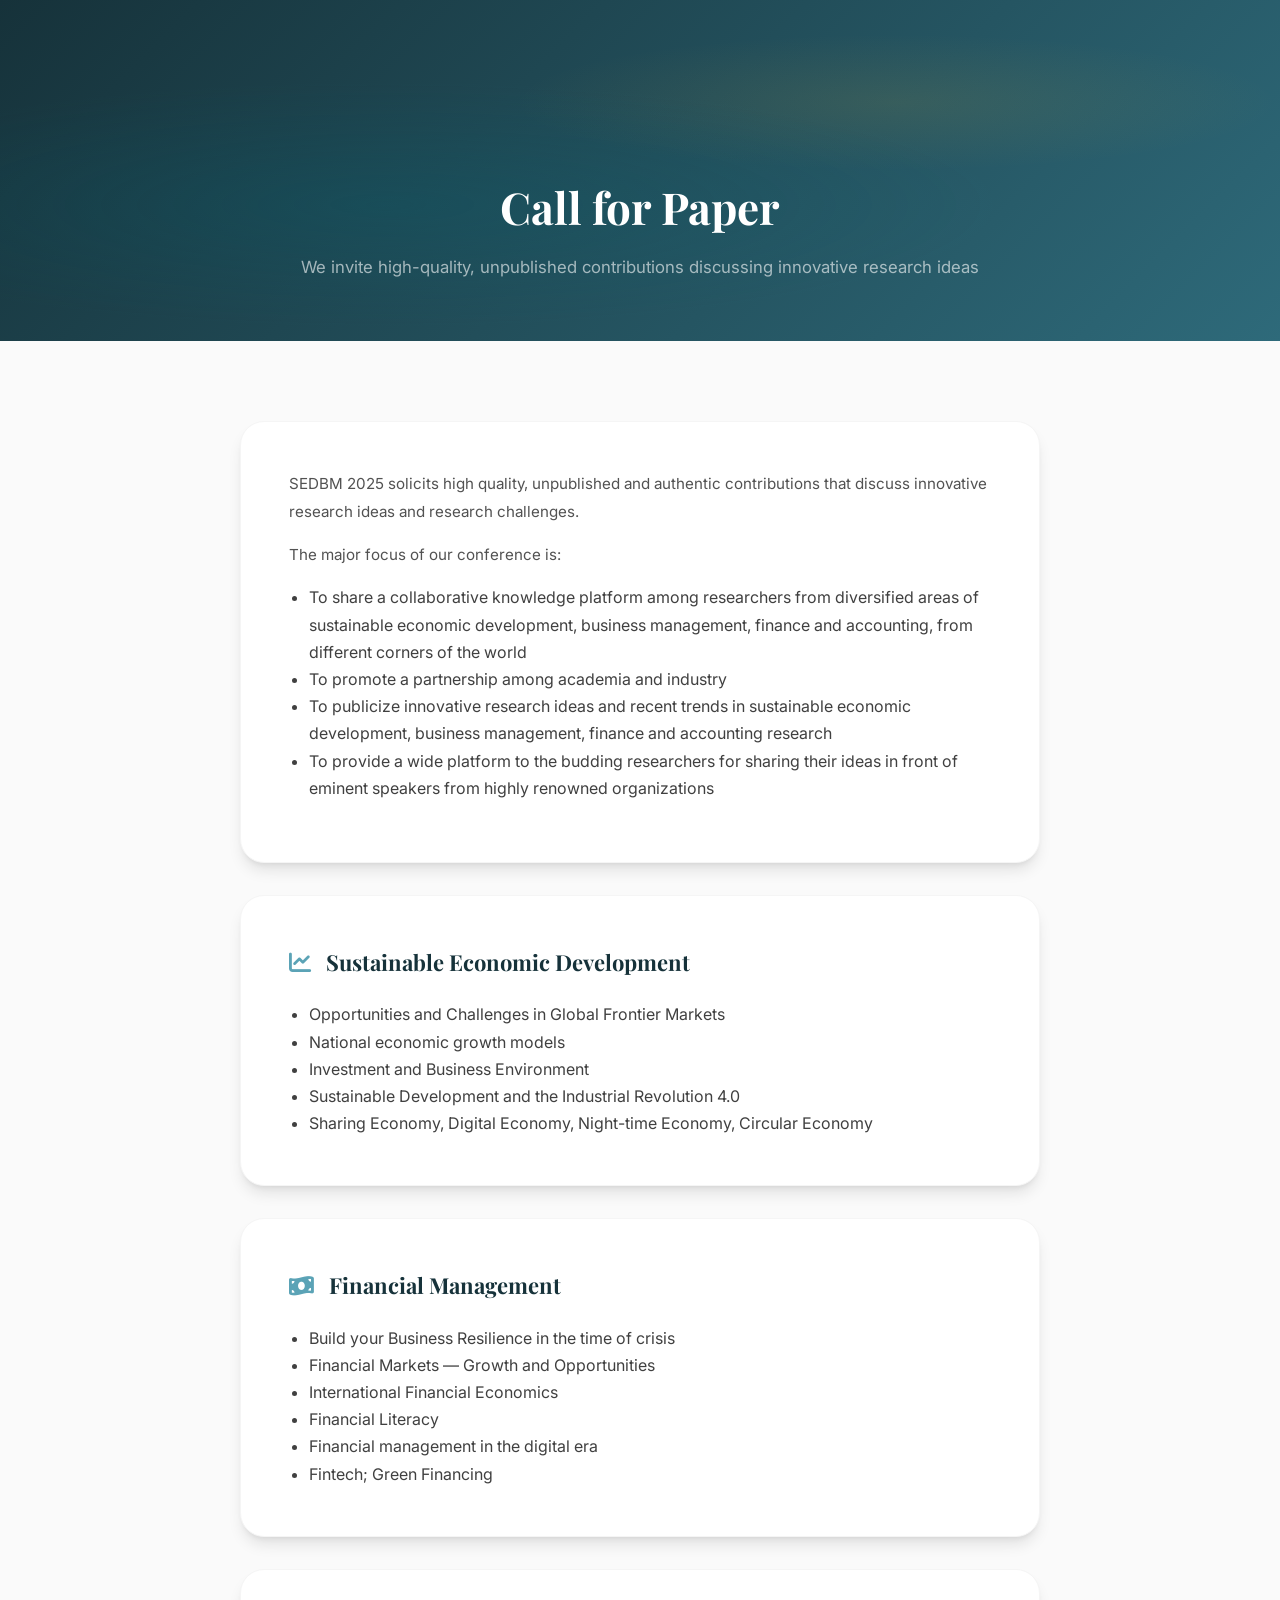
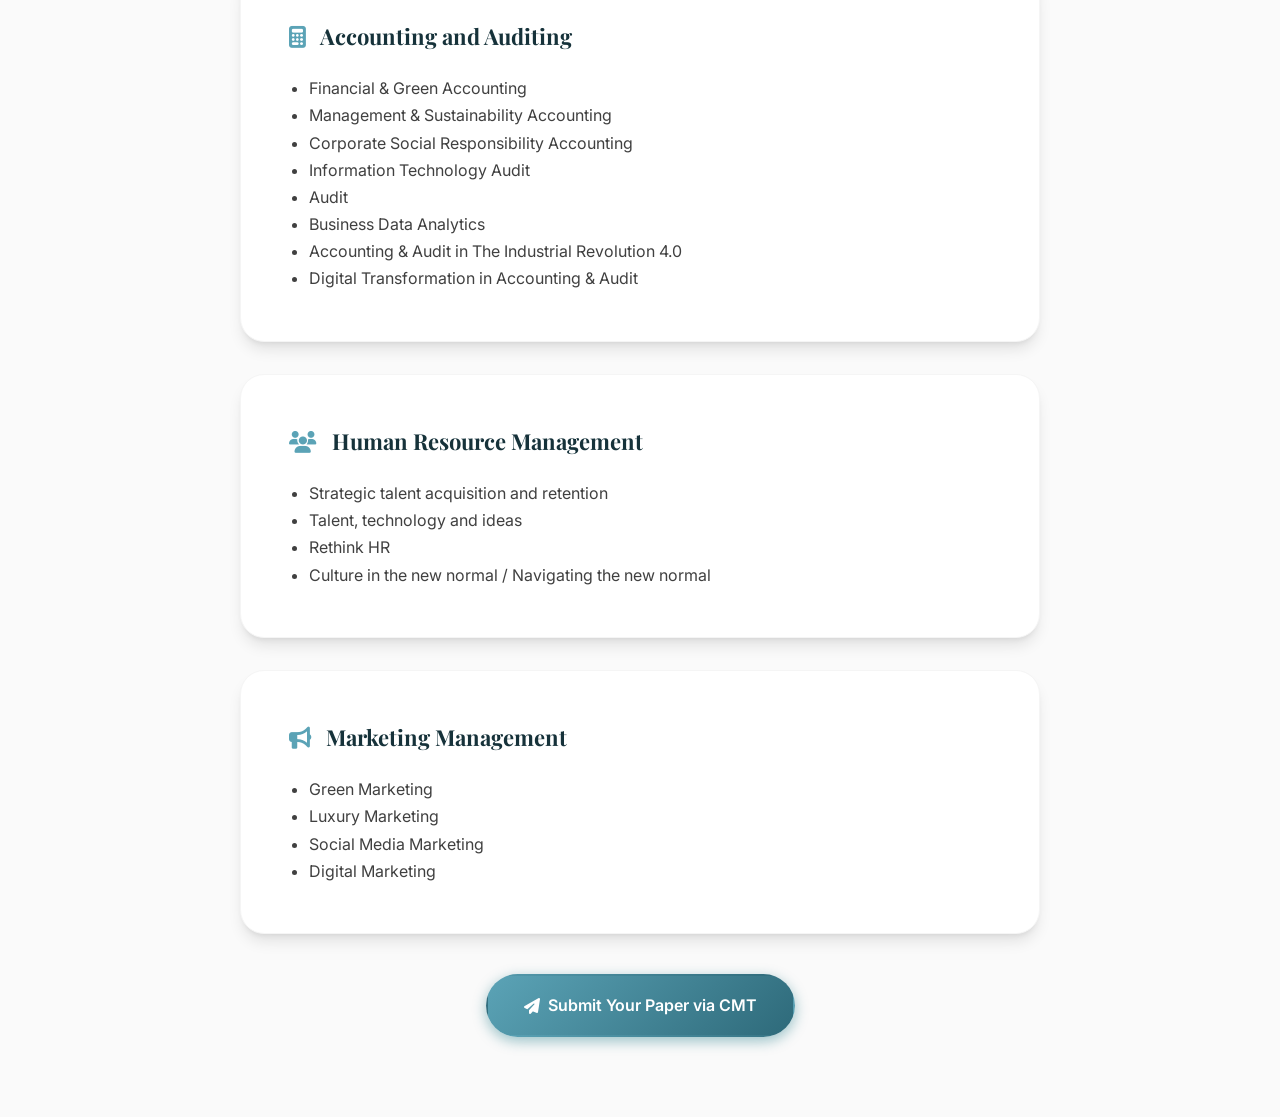
==== commit e00eaa96: "v1" ====
--- a/call-for-paper.html
+++ b/call-for-paper.html
@@ -11,62 +11,6 @@
     <link rel="stylesheet" href="css/styles.css">
 </head>
 <body>
-    <!-- Top Bar -->
-    <div class="top-bar" id="topBar">
-        <div class="top-bar-container">
-            <div class="top-bar-left">
-                <span><i class="fas fa-calendar-alt"></i> November 13–16, 2025</span>
-                <span><i class="fas fa-map-marker-alt"></i> Hanoi, Vietnam</span>
-            </div>
-            <div class="top-bar-right">
-                <a href="mailto:sedbm2025@hvtc.edu.vn"><i class="fas fa-envelope"></i> sedbm2025@hvtc.edu.vn</a>
-            </div>
-        </div>
-    </div>
-
-    <!-- Navigation -->
-    <nav class="navbar scrolled" id="navbar">
-        <div class="nav-container">
-            <a href="index.html" class="nav-logo">
-                <img src="images/hvtc-logo.png" alt="SEDBM Logo" class="logo-img" style="height:40px;">
-            </a>
-            <button class="nav-toggle" id="navToggle" aria-label="Toggle navigation">
-                <span></span>
-                <span></span>
-                <span></span>
-            </button>
-            <ul class="nav-menu" id="navMenu">
-                <li><a href="index.html" class="nav-link">Home</a></li>
-                <li class="nav-dropdown">
-                    <a href="#" class="nav-link">About <i class="fas fa-chevron-down"></i></a>
-                    <ul class="dropdown-menu">
-                        <li><a href="history.html">SEDBM History</a></li>
-                        <li><a href="scientific-committee.html">Scientific Committee</a></li>
-                    </ul>
-                </li>
-                <li><a href="keynote-speakers.html" class="nav-link">Speakers</a></li>
-                <li class="nav-dropdown">
-                    <a href="#" class="nav-link active">Papers <i class="fas fa-chevron-down"></i></a>
-                    <ul class="dropdown-menu">
-                        <li><a href="call-for-paper.html">Call for Papers</a></li>
-                        <li><a href="submission.html">Submission Guidelines</a></li>
-                        <li><a href="publication.html">Journals</a></li>
-                        <li><a href="proceedings.html">Proceedings</a></li>
-                    </ul>
-                </li>
-                <li class="nav-dropdown">
-                    <a href="#" class="nav-link">Programme <i class="fas fa-chevron-down"></i></a>
-                    <ul class="dropdown-menu">
-                        <li><a href="programme.html">Conference Programme</a></li>
-                        <li><a href="venue.html">Venue &amp; Tourism</a></li>
-                    </ul>
-                </li>
-                <li><a href="registration.html" class="nav-link">Registration</a></li>
-                <li><a href="index.html#contact" class="nav-link">Contact</a></li>
-            </ul>
-        </div>
-    </nav>
-
     <!-- Page Header -->
     <div class="page-header">
         <h1>Call for Paper</h1>
@@ -154,59 +98,7 @@
             </div>
         </div>
     </section>
-
-    <!-- Footer -->
-    <footer class="footer">
-        <div class="container">
-            <div class="footer-3col">
-                <div class="footer-col-intro">
-                    <img src="images/hvtc-logo.png" alt="SEDBM Logo" class="footer-logo-img">
-                    <h4>SEDBM 2025</h4>
-                    <p>International Conference on Sustainable Economic Development and Business Management: Opportunities and Challenges in Global Frontier Markets</p>
-                    <p style="margin-top: 10px;"><i class="fas fa-calendar-alt" style="color:var(--accent-400); margin-right:6px;"></i> November 13–16, 2025 · Hanoi, Vietnam</p>
-                </div>
-                <div class="footer-col-address">
-                    <h4>Contact</h4>
-                    <div class="footer-contact-item">
-                        <i class="fas fa-map-marker-alt"></i>
-                        <span>58 Le Van Hien, Duc Thang, North Tu Liem, Hanoi, Vietnam</span>
-                    </div>
-                    <div class="footer-contact-item">
-                        <i class="fas fa-envelope"></i>
-                        <a href="mailto:sedbm2025@hvtc.edu.vn">sedbm2025@hvtc.edu.vn</a>
-                    </div>
-                    <div class="footer-contact-item">
-                        <i class="fas fa-phone"></i>
-                        <a href="tel:+84869987986">(84)(869) 98-7986</a>
-                    </div>
-                    <div class="footer-contact-item">
-                        <i class="fas fa-phone"></i>
-                        <a href="tel:+84912691315">(84)(912) 69-1315</a>
-                    </div>
-                    <div class="footer-contact-item">
-                        <i class="fas fa-globe"></i>
-                        <a href="https://hvtc.edu.vn/" target="_blank">hvtc.edu.vn</a>
-                    </div>
-                </div>
-                <div class="footer-col-gallery">
-                    <h4>Gallery</h4>
-                    <div class="footer-gallery-grid">
-                        <img src="images/gallery1.jpg" alt="Gallery 1">
-                        <img src="images/gallery2.jpg" alt="Gallery 2">
-                        <img src="images/gallery3.jpg" alt="Gallery 3">
-                        <img src="images/gallery4.jpg" alt="Gallery 4">
-                        <img src="images/gallery5.jpg" alt="Gallery 5">
-                        <img src="images/gallery6.jpg" alt="Gallery 6">
-                    </div>
-                </div>
-            </div>
-            <div class="footer-bottom">
-                <p>&copy; 2025 SEDBM2025 — Academy of Finance. All rights reserved.</p>
-            </div>
-        </div>
-    </footer>
-
-    <a href="#" class="back-to-top" id="backToTop"><i class="fas fa-arrow-up"></i></a>
+    <script src="js/embed-bridge.js"></script>
     <script src="js/main.js"></script>
 </body>
 </html>
--- a/css/styles.css
+++ b/css/styles.css
@@ -283,11 +283,20 @@
     left: 0;
     width: 100%;
     z-index: 1000;
-    padding: 0;
-    background: rgba(255, 255, 255, 0.85);
-    backdrop-filter: blur(12px);
-    border-bottom: 2px solid var(--accent-500);
-    background-color: #ffffff;
+    background: #ffffff;
+    border-bottom: 1px solid var(--neutral-200);
+    transition: top 0.3s ease, box-shadow 0.35s ease, border-color 0.35s ease;
+}
+
+/* Gold accent rule at very top of navbar */
+.nav-accent-bar {
+    position: absolute;
+    top: 0;
+    left: 0;
+    width: 100%;
+    height: 3px;
+    background: linear-gradient(90deg, var(--primary-700) 0%, var(--accent-500) 50%, var(--primary-700) 100%);
+    pointer-events: none;
 }
 
 body.nav-compact .navbar {
@@ -295,112 +304,123 @@
 }
 
 .navbar.scrolled {
-    background: var(--white);
-    backdrop-filter: blur(20px);
-    -webkit-backdrop-filter: blur(20px);
-    box-shadow: 0 2px 20px rgba(0, 0, 0, 0.08);
-    border-bottom-color: var(--accent-500);
-}
-
-.navbar.scrolled .nav-link {
-    color: var(--neutral-700);
-}
-
-.navbar.scrolled .nav-link:hover,
-.navbar.scrolled .nav-link.active {
-    color: var(--primary-600);
-}
-
-.navbar.scrolled .nav-link::after {
-    background: var(--primary-600);
-}
-
-.navbar.scrolled .nav-link.active::after {
-    background: var(--accent-500);
-}
-
-.navbar.scrolled .nav-logo .logo-text {
+    box-shadow: 0 2px 24px rgba(22, 50, 58, 0.10);
+    border-bottom-color: transparent;
+}
+
+/* ---------- Nav Container ---------- */
+.nav-container {
+    max-width: 1320px;
+    margin: 0 auto;
+    padding: 0 28px;
+    display: flex;
+    align-items: center;
+    height: 66px;
+    gap: 0;
+}
+
+/* ---------- Logo ---------- */
+.nav-logo {
+    display: flex;
+    align-items: center;
+    gap: 0;
+    flex-shrink: 0;
+    text-decoration: none;
+    margin-right: auto;
+    padding: 0;
+}
+
+.nav-logo .logo-img {
+    height: 42px;
+    width: auto;
+    flex-shrink: 0;
+    display: block;
+}
+
+.nav-logo-divider {
+    width: 1px;
+    height: 34px;
+    background: var(--neutral-200);
+    margin: 0 14px;
+    flex-shrink: 0;
+}
+
+.nav-logo-text {
+    display: flex;
+    flex-direction: column;
+    gap: 1px;
+    line-height: 1;
+}
+
+.nav-logo-name {
+    font-family: var(--font-sans);
+    font-weight: 800;
+    font-size: 1rem;
     color: var(--primary-900);
-}
-
-.navbar.scrolled .nav-logo .logo-year {
-    color: var(--accent-500);
-}
-
-.nav-container {
-    max-width: 1400px;
-    margin: 0 auto;
-    padding: 0 24px;
-    display: flex;
-    align-items: center;
-    justify-content: space-between;
-}
-
-.nav-logo {
-    display: flex;
-    align-items: center;
-    gap: 10px;
-    z-index: 1001;
-    padding: 12px 0;
-}
-
-.logo-icon {
-    width: 38px;
-    height: 38px;
-    background: linear-gradient(135deg, var(--accent-500), var(--accent-400));
-    color: var(--primary-900);
+    letter-spacing: -0.01em;
+    line-height: 1.2;
+}
+
+.nav-logo-sub {
+    font-family: var(--font-sans);
+    font-size: 0.68rem;
+    color: var(--neutral-400);
+    font-weight: 400;
+    letter-spacing: 0.04em;
+    text-transform: uppercase;
+}
+
+/* ---------- Nav Menu ---------- */
+.nav-menu {
+    display: flex;
+    align-items: center;
+    gap: 2px;
+    list-style: none;
+    margin: 0;
+    padding: 0;
+}
+
+/* ---------- Nav Links ---------- */
+.nav-link {
+    display: inline-flex;
+    align-items: center;
+    gap: 5px;
+    color: var(--neutral-600);
+    font-family: var(--font-sans);
+    font-weight: 600;
+    font-size: 0.75rem;
+    letter-spacing: 0.07em;
+    text-transform: uppercase;
+    padding: 8px 13px;
     border-radius: var(--radius-sm);
-    display: flex;
-    align-items: center;
-    justify-content: center;
-    font-family: var(--font-serif);
-    font-weight: 800;
-    font-size: 1.2rem;
-}
-
-.logo-text {
-    font-weight: 800;
-    font-size: 1.2rem;
-    color: var(--white);
-    letter-spacing: -0.02em;
-    transition: var(--transition-base);
-}
-
-.logo-year {
-    color: var(--accent-400);
-    transition: var(--transition-base);
-}
-
-.nav-menu {
-    display: flex;
-    align-items: center;
-    gap: 0;
-}
-
-.nav-link {
-    color: #3e717f;
-    font-weight: 600;
-    font-size: 0.82rem;
-    padding: 18px 16px;
-    border-radius: 0;
-    transition: var(--transition-base);
+    transition: color 0.2s ease, background 0.2s ease;
     position: relative;
     white-space: nowrap;
-    text-transform: uppercase;
-    letter-spacing: 0.05em;
-}
-
+}
+
+/* Underline indicator */
 .nav-link::after {
     content: '';
     position: absolute;
-    bottom: 0;
-    left: 11px;
-    right: 11px;
+    bottom: 2px;
+    left: 13px;
+    right: 13px;
     height: 2px;
-    background: var(--accent-400);
+    background: var(--accent-500);
+    border-radius: 1px;
     transform: scaleX(0);
     transform-origin: center;
-    transition: transform 0.25s ease;
+    transition: transform 0.22s cubic-bezier(0.34, 1.56, 0.64, 1);
+}
+
+.nav-link:hover {
+    color: var(--primary-800);
+    background: var(--primary-50);
+}
+
+.nav-link.active {
+    color: var(--primary-800);
+    background: var(--primary-50);
 }
 
 .nav-link:hover::after,
@@ -408,112 +428,210 @@
     transform: scaleX(1);
 }
 
-.nav-link:hover,
-.nav-link.active {
-    color: rgba(0, 73, 86, 0.85);
-    background: transparent;
-}
-
-.nav-btn {
-    margin-left: 12px;
-    padding: 10px 24px;
-    background: linear-gradient(135deg, var(--accent-500), var(--accent-600));
-    color: var(--white) !important;
-    border-radius: var(--radius-full);
-    font-weight: 600;
-    font-size: 0.875rem;
-    box-shadow: 0 4px 12px rgba(219, 172, 49, 0.3);
-    transition: var(--transition-base);
-}
-
-.nav-btn:hover {
-    transform: translateY(-2px);
-    box-shadow: 0 6px 16px rgba(219, 172, 49, 0.4);
-    color: var(--white);
-}
-
-/* --- Dropdown Menu --- */
+/* ---------- Dropdown chevron ---------- */
+.nav-dropdown > .nav-link .fa-chevron-down {
+    font-size: 0.6em;
+    opacity: 0.5;
+    transition: transform 0.22s ease, opacity 0.2s ease;
+    margin-left: 1px;
+}
+
+.nav-dropdown:hover > .nav-link .fa-chevron-down,
+.nav-dropdown.open > .nav-link .fa-chevron-down {
+    transform: rotate(180deg);
+    opacity: 1;
+}
+
+/* ---------- Dropdown Panel ---------- */
 .nav-dropdown {
     position: relative;
 }
 
-.nav-dropdown > .nav-link {
-    display: flex;
-    align-items: center;
-    gap: 4px;
-}
-
-.nav-dropdown > .nav-link .fa-chevron-down {
-    font-size: 0.55em;
-    transition: var(--transition-fast);
-}
-
-.nav-dropdown:hover > .nav-link .fa-chevron-down {
-    transform: rotate(180deg);
-}
-
 .dropdown-menu {
     position: absolute;
-    top: 100%;
-    left: 0;
-    min-width: 210px;
+    top: calc(100% + 10px);
+    left: 50%;
+    transform: translateX(-50%) translateY(6px);
+    min-width: 230px;
     background: var(--white);
-    border-radius: 0 0 var(--radius-sm) var(--radius-sm);
-    box-shadow: 0 8px 24px rgba(0, 0, 0, 0.12);
-    padding: 0;
+    border-radius: var(--radius-md);
+    box-shadow:
+        0 4px 6px -1px rgba(0, 0, 0, 0.07),
+        0 16px 40px -4px rgba(22, 50, 58, 0.16);
+    padding: 8px 0;
     opacity: 0;
     visibility: hidden;
-    transform: translateY(4px);
-    transition: var(--transition-base);
-    z-index: 1000;
-    border-top: 2px solid var(--accent-500);
-    overflow: hidden;
+    transition: opacity 0.2s ease, transform 0.22s ease, visibility 0s 0.22s;
+    z-index: 1100;
+    border: 1px solid rgba(22, 50, 58, 0.08);
+}
+
+/* Dropdown caret arrow */
+.dropdown-menu::before {
+    content: '';
+    position: absolute;
+    top: -6px;
+    left: 50%;
+    transform: translateX(-50%);
+    border-left: 7px solid transparent;
+    border-right: 7px solid transparent;
+    border-bottom: 7px solid rgba(22, 50, 58, 0.08);
+}
+
+.dropdown-menu::after {
+    content: '';
+    position: absolute;
+    top: -5px;
+    left: 50%;
+    transform: translateX(-50%);
+    border-left: 6px solid transparent;
+    border-right: 6px solid transparent;
+    border-bottom: 6px solid var(--white);
 }
 
 .nav-dropdown:hover > .dropdown-menu {
     opacity: 1;
     visibility: visible;
-    transform: translateY(0);
-}
-
+    transform: translateX(-50%) translateY(0);
+    transition: opacity 0.2s ease, transform 0.22s ease, visibility 0s 0s;
+}
+
+/* Dropdown items */
 .dropdown-menu li a {
-    display: block;
-    padding: 11px 20px;
+    display: flex;
+    align-items: center;
+    gap: 10px;
+    padding: 10px 18px;
     color: var(--neutral-700);
-    font-size: 0.82rem;
+    font-family: var(--font-sans);
+    font-size: 0.83rem;
     font-weight: 500;
-    transition: var(--transition-fast);
+    transition: color 0.15s ease, background 0.15s ease, padding-left 0.15s ease;
     white-space: nowrap;
-    border-left: 3px solid transparent;
+    border-left: none;
+}
+
+.dropdown-menu li a i {
+    width: 14px;
+    text-align: center;
+    font-size: 0.8rem;
+    color: var(--neutral-400);
+    transition: color 0.15s ease;
+    flex-shrink: 0;
 }
 
 .dropdown-menu li a:hover {
     background: var(--primary-50);
-    color: var(--primary-600);
-    border-left-color: var(--accent-500);
-}
-
+    color: var(--primary-700);
+    padding-left: 22px;
+}
+
+.dropdown-menu li a:hover i {
+    color: var(--accent-500);
+}
+
+/* Divider between groups */
+.dropdown-menu li + li.dropdown-divider {
+    border-top: 1px solid var(--neutral-100);
+    margin: 6px 0;
+}
+
+/* ---------- Drawer Close Button (mobile only) ---------- */
+.nav-close {
+    display: none; /* shown only in mobile via @media */
+}
+
+/* ---------- Submit Paper CTA ---------- */
+.nav-cta-item {
+    margin-left: 10px;
+    flex-shrink: 0;
+}
+
+.nav-cta {
+    display: inline-flex;
+    align-items: center;
+    gap: 7px;
+    padding: 9px 20px;
+    background: linear-gradient(135deg, var(--accent-600) 0%, var(--accent-500) 100%);
+    color: var(--primary-900) !important;
+    border-radius: var(--radius-full);
+    font-family: var(--font-sans);
+    font-weight: 700;
+    font-size: 0.73rem;
+    letter-spacing: 0.06em;
+    text-transform: uppercase;
+    box-shadow: 0 2px 12px rgba(201, 162, 58, 0.4);
+    transition: transform 0.2s ease, box-shadow 0.2s ease, background 0.2s ease;
+    white-space: nowrap;
+    text-decoration: none;
+}
+
+.nav-cta i {
+    font-size: 0.75em;
+}
+
+.nav-cta:hover {
+    transform: translateY(-2px);
+    box-shadow: 0 6px 20px rgba(201, 162, 58, 0.55);
+    color: var(--primary-900) !important;
+    background: linear-gradient(135deg, var(--accent-500) 0%, var(--accent-400) 100%);
+}
+
+/* No underline indicator on CTA */
+.nav-cta-item a::after {
+    display: none;
+}
+
+/* ---------- Hamburger Toggle ---------- */
 .nav-toggle {
     display: none;
     flex-direction: column;
+    justify-content: center;
     gap: 5px;
-    background-color: var(--primary-700);
+    background: none;
     border: none;
     cursor: pointer;
     z-index: 1001;
-    padding: 4px;
+    padding: 6px;
+    border-radius: var(--radius-sm);
+    transition: background 0.2s ease;
+}
+
+.nav-toggle:hover {
+    background: var(--primary-50);
 }
 
 .nav-toggle span {
-    width: 24px;
+    display: block;
+    width: 22px;
     height: 2px;
-    background: var(--white);
+    background: var(--neutral-700);
     border-radius: 2px;
-    transition: var(--transition-base);
-}
-
-.navbar.scrolled .nav-toggle span {
-    background: var(--neutral-800);
+    transition: transform 0.28s ease, opacity 0.2s ease, width 0.2s ease;
+    transform-origin: center;
+}
+
+.nav-toggle.active span:nth-child(1) {
+    transform: rotate(45deg) translate(5px, 5px);
+}
+
+.nav-toggle.active span:nth-child(2) {
+    opacity: 0;
+    width: 0;
+}
+
+.nav-toggle.active span:nth-child(3) {
+    transform: rotate(-45deg) translate(5px, -5px);
+}
+
+/* Scrolled state — minimal changes (design stays the same) */
+.navbar.scrolled .nav-link {
+    color: var(--neutral-600);
+}
+
+.navbar.scrolled .nav-link:hover,
+.navbar.scrolled .nav-link.active {
+    color: var(--primary-800);
 }
 
 /* ---------- Hero Section ---------- */
@@ -1064,12 +1182,13 @@
     overflow: hidden;
 }
 
+.partner-card img {
+    margin: auto;
+}
+
 .speaker-avatar {
-    width: 100px;
-    height: 100px;
+    width: 80%;
     background: rgba(255, 255, 255, 0.1);
-    border: 3px solid rgba(255, 255, 255, 0.2);
-    border-radius: 50%;
     display: flex;
     align-items: center;
     justify-content: center;
@@ -1560,42 +1679,116 @@
 
     .nav-toggle {
         display: flex;
-    }
-
+        margin-left: auto;
+    }
+
+    /* Overlay behind the open drawer */
+    .nav-menu::before {
+        content: '';
+        position: fixed;
+        inset: 0;
+        background: rgba(0, 0, 0, 0.45);
+        opacity: 0;
+        pointer-events: none;
+        transition: opacity 0.3s ease;
+        z-index: -1;
+    }
+
+    .nav-menu.active::before {
+        opacity: 1;
+        pointer-events: auto;
+    }
+
+    /* Close button inside drawer */
+    .nav-close {
+        display: flex;
+        align-items: center;
+        justify-content: center;
+        position: absolute;
+        top: 18px;
+        right: 18px;
+        width: 36px;
+        height: 36px;
+        background: #24505a;
+        border: 1px solid rgba(255, 255, 255, 0.18);
+        border-radius: 50%;
+        color: #ffffff;
+        font-size: 1rem;
+        cursor: pointer;
+        transition: background 0.2s ease, color 0.2s ease, transform 0.2s ease;
+        z-index: 10;
+        flex-shrink: 0;
+    }
+
+    .nav-close:hover {
+        background: #2e6a7a;
+        color: var(--white);
+        transform: rotate(90deg);
+    }
+
+    /* Drawer panel */
     .nav-menu {
         position: fixed;
         top: 0;
-        right: -100%;
+        right: -110%;
         width: 300px;
         height: 100vh;
         background: var(--primary-900);
         flex-direction: column;
         align-items: flex-start;
-        padding: 100px 32px 32px;
-        gap: 4px;
-        transition: var(--transition-base);
-        box-shadow: -10px 0 30px rgba(0, 0, 0, 0.2);
+        padding: 88px 0 32px;
+        gap: 0;
+        transition: right 0.32s cubic-bezier(0.4, 0, 0.2, 1);
+        box-shadow: -12px 0 40px rgba(0, 0, 0, 0.3);
         overflow-y: auto;
+        z-index: 1050;
+        border-left: 1px solid rgba(255, 255, 255, 0.06);
     }
 
     .nav-menu.active {
         right: 0;
     }
 
+    /* Drawer: gold accent bar at top */
+    .nav-menu::after {
+        content: '';
+        position: absolute;
+        top: 0;
+        left: 0;
+        width: 100%;
+        height: 3px;
+        background: linear-gradient(90deg, var(--primary-700) 0%, var(--accent-500) 50%, var(--primary-700) 100%);
+    }
+
+    /* Drawer nav items */
+    .nav-menu > li {
+        width: 100%;
+    }
+
     .nav-link {
-        color: rgba(255, 255, 255, 0.7);
-        font-size: 0.938rem;
+        color: rgba(255, 255, 255, 0.72);
+        font-size: 0.82rem;
         width: 100%;
-        padding: 12px 16px;
-        text-transform: none;
-        letter-spacing: 0;
+        padding: 13px 28px;
+        text-transform: uppercase;
+        letter-spacing: 0.06em;
+        border-radius: 0;
+        border-left: 3px solid transparent;
+        transition: color 0.18s ease, background 0.18s ease, border-color 0.18s ease;
+    }
+
+    .nav-link:hover,
+    .nav-link.active {
+        color: var(--white);
+        background: rgba(255, 255, 255, 0.06);
+        border-left-color: var(--accent-500);
     }
 
     .nav-link::after {
         display: none;
     }
 
-    /* Mobile dropdown styles */
+    /* Mobile dropdown */
     .nav-dropdown {
         width: 100%;
     }
@@ -1603,14 +1796,15 @@
     .nav-dropdown > .nav-link {
         width: 100%;
         justify-content: space-between;
+        padding-right: 28px;
     }
 
     .dropdown-menu {
         position: static;
-        background: rgba(255, 255, 255, 0.05);
+        background: rgba(0, 0, 0, 0.2);
         box-shadow: none;
         border-radius: 0;
-        border-top: none;
+        border: none;
         padding: 0;
         opacity: 1;
         visibility: visible;
@@ -1620,36 +1814,49 @@
         transition: max-height 0.3s ease;
     }
 
+    .dropdown-menu::before,
+    .dropdown-menu::after {
+        display: none;
+    }
+
     .nav-dropdown.open > .dropdown-menu {
-        max-height: 300px;
-    }
-
-    .nav-dropdown.open > .nav-link .fa-chevron-down {
-        transform: rotate(180deg);
+        max-height: 400px;
     }
 
     .dropdown-menu li a {
-        color: rgba(255, 255, 255, 0.6);
-        padding: 10px 16px 10px 32px;
-        font-size: 0.875rem;
-        border-left: none;
+        color: rgba(255, 255, 255, 0.55);
+        padding: 11px 28px 11px 48px;
+        font-size: 0.8rem;
+        gap: 10px;
+        transition: color 0.15s ease, background 0.15s ease, padding-left 0.15s ease;
+    }
+
+    .dropdown-menu li a i {
+        color: rgba(255, 255, 255, 0.3);
     }
 
     .dropdown-menu li a:hover {
-        background: rgba(255, 255, 255, 0.1);
+        background: rgba(255, 255, 255, 0.07);
         color: var(--white);
-    }
-
-    .nav-toggle.active span:nth-child(1) {
-        transform: rotate(45deg) translate(5px, 5px);
-    }
-
-    .nav-toggle.active span:nth-child(2) {
-        opacity: 0;
-    }
-
-    .nav-toggle.active span:nth-child(3) {
-        transform: rotate(-45deg) translate(5px, -5px);
+        padding-left: 52px;
+    }
+
+    .dropdown-menu li a:hover i {
+        color: var(--accent-400);
+    }
+
+    /* Mobile CTA */
+    .nav-cta-item {
+        width: 100%;
+        padding: 16px 28px 0;
+        margin-left: 0;
+    }
+
+    .nav-cta {
+        width: 100%;
+        justify-content: center;
+        padding: 12px 20px;
+        font-size: 0.78rem;
     }
 }
 
@@ -1845,7 +2052,7 @@
     z-index: 2;
     width: 100%;
     display: grid;
-    grid-template-columns: 1fr 2fr;
+    grid-template-columns: 1fr 1fr;
     align-items: stretch;
     gap: 0;
     min-height: 500px;
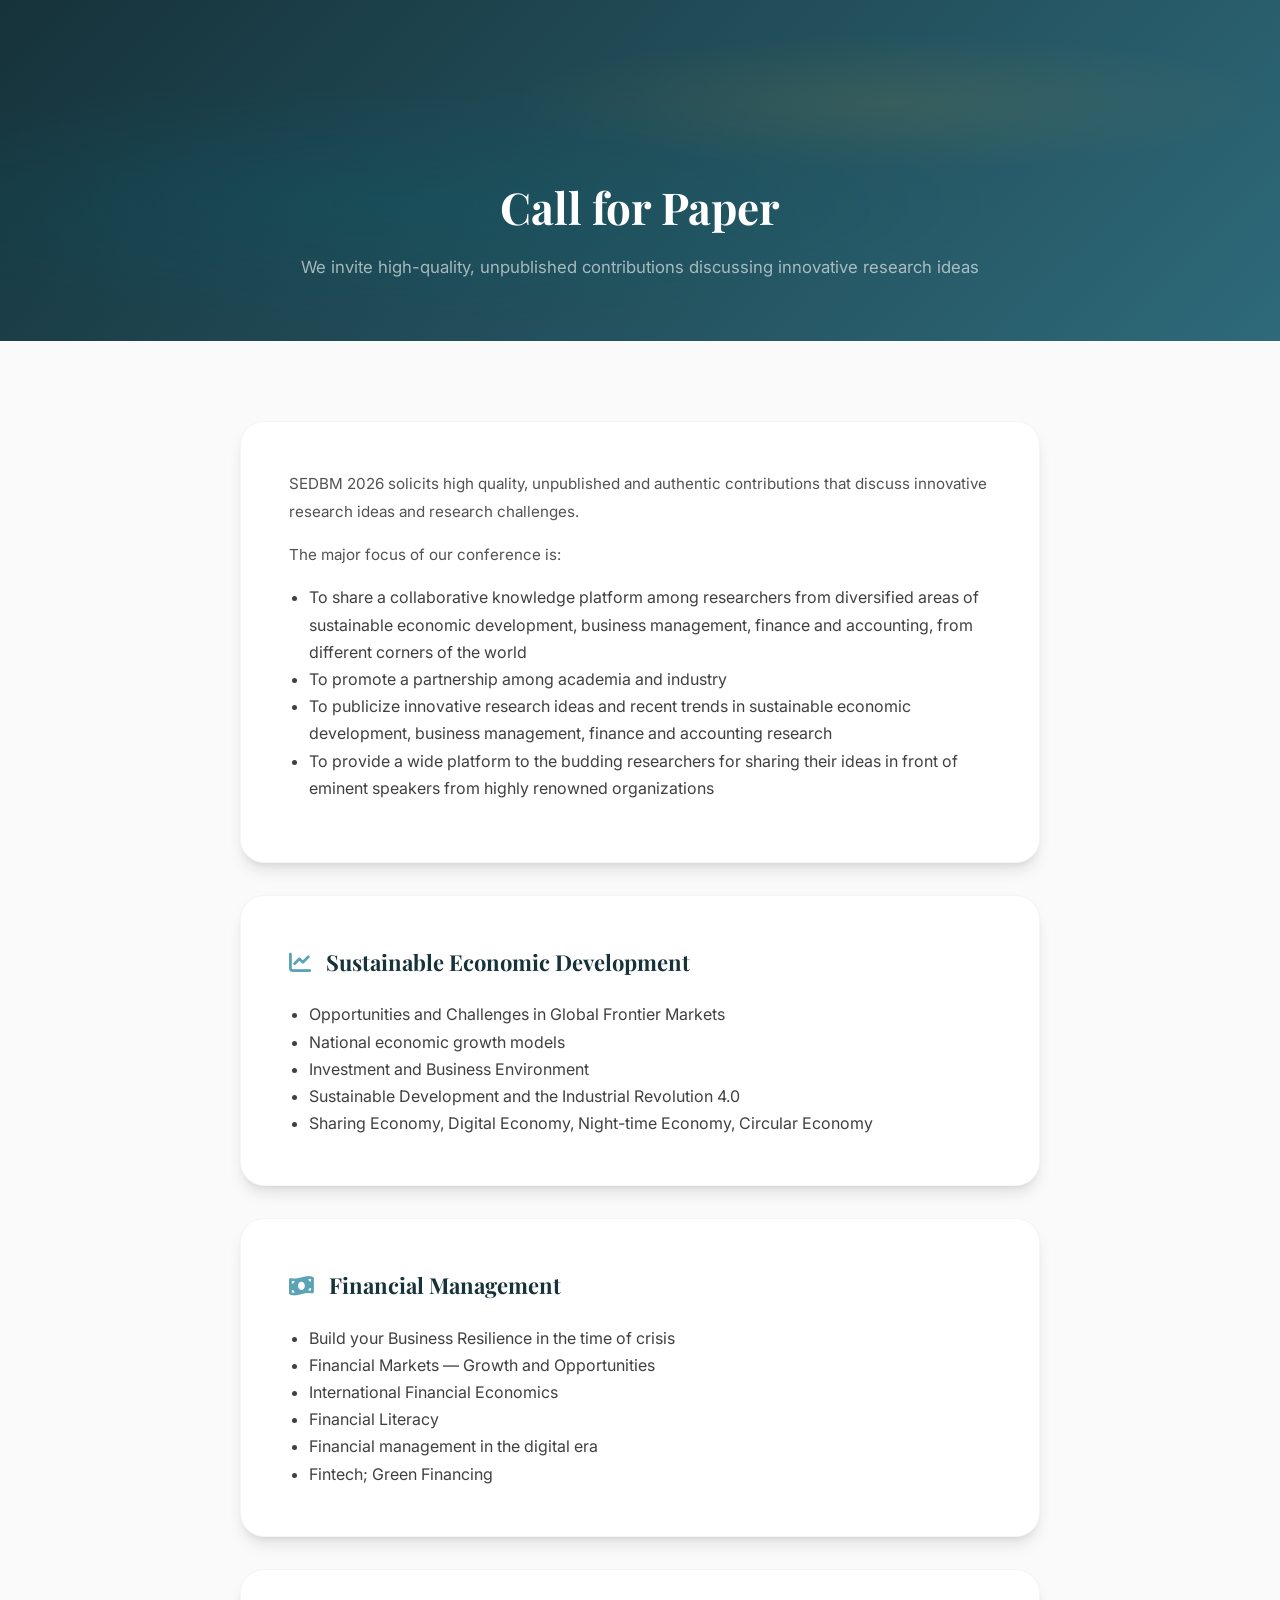
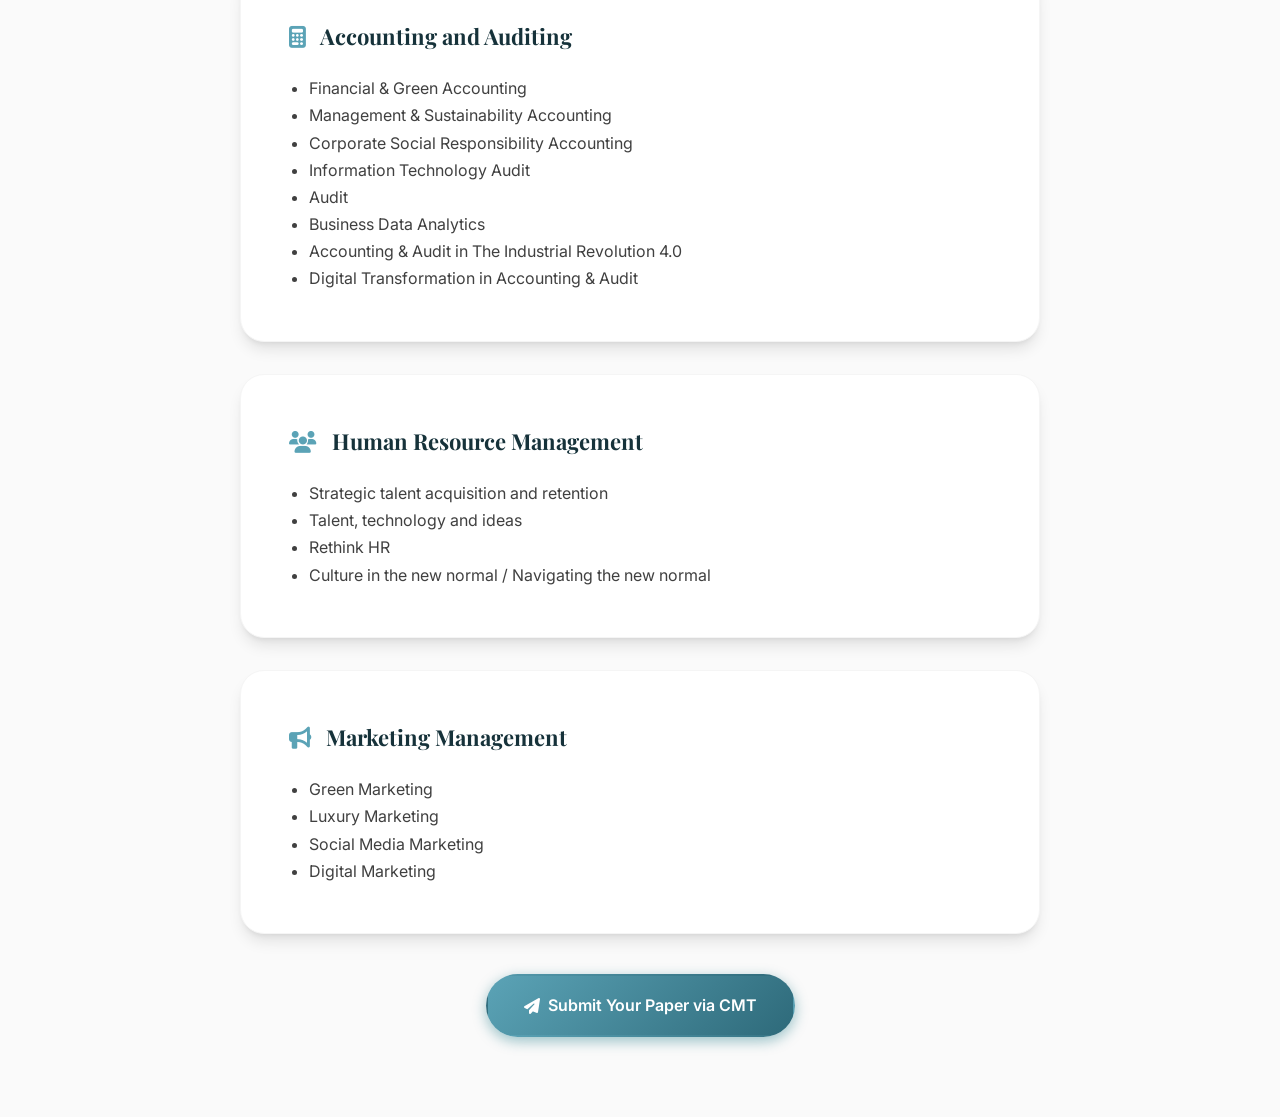
==== commit 387392b9: "AI code" ====
--- a/call-for-paper.html
+++ b/call-for-paper.html
@@ -3,7 +3,7 @@
 <head>
     <meta charset="UTF-8">
     <meta name="viewport" content="width=device-width, initial-scale=1.0">
-    <title>Call for Paper — SEDBM 2025</title>
+    <title>Call for Paper — SEDBM 2026</title>
     <link rel="preconnect" href="https://fonts.googleapis.com">
     <link rel="preconnect" href="https://fonts.gstatic.com" crossorigin>
     <link href="https://fonts.googleapis.com/css2?family=Inter:wght@300;400;500;600;700;800;900&family=Playfair+Display:ital,wght@0,400;0,600;0,700;0,800;1,400&display=swap" rel="stylesheet">
@@ -22,7 +22,7 @@
         <div class="container">
             <div class="content-card" data-aos="fade-up">
                 <p>
-                    SEDBM 2025 solicits high quality, unpublished and authentic contributions that discuss 
+                    SEDBM 2026 solicits high quality, unpublished and authentic contributions that discuss
                     innovative research ideas and research challenges.
                 </p>
                 <p>The major focus of our conference is:</p>
@@ -92,7 +92,7 @@
             </div>
 
             <div style="text-align: center; margin-top: 40px;" data-aos="fade-up">
-                <a href="https://cmt3.research.microsoft.com/" target="_blank" class="btn btn-primary btn-lg">
+                <a href="https://cmt3.research.microsoft.com/SEDBM2026" target="_blank" class="btn btn-primary btn-lg">
                     <i class="fas fa-paper-plane"></i> Submit Your Paper via CMT
                 </a>
             </div>
--- a/css/styles.css
+++ b/css/styles.css
@@ -1,5 +1,5 @@
 /* ============================================
-   SEDBM2025 — Modern Conference Website
+   SEDBM2026 — Modern Conference Website
    Professional Design System
    ============================================ */
 
@@ -326,7 +326,7 @@
     gap: 0;
     flex-shrink: 0;
     text-decoration: none;
-    margin-right: auto;
+    margin-right: 30px;
     padding: 0;
 }
 
@@ -374,9 +374,10 @@
 .nav-menu {
     display: flex;
     align-items: center;
-    gap: 2px;
+    gap: 1px;
     list-style: none;
     margin: 0;
+    margin-left: auto;
     padding: 0;
 }
 
@@ -384,14 +385,14 @@
 .nav-link {
     display: inline-flex;
     align-items: center;
-    gap: 5px;
+    gap: 4px;
     color: var(--neutral-600);
     font-family: var(--font-sans);
     font-weight: 600;
-    font-size: 0.75rem;
-    letter-spacing: 0.07em;
+    font-size: 0.68rem;
+    letter-spacing: 0.05em;
     text-transform: uppercase;
-    padding: 8px 13px;
+    padding: 7px 8px;
     border-radius: var(--radius-sm);
     transition: color 0.2s ease, background 0.2s ease;
     position: relative;
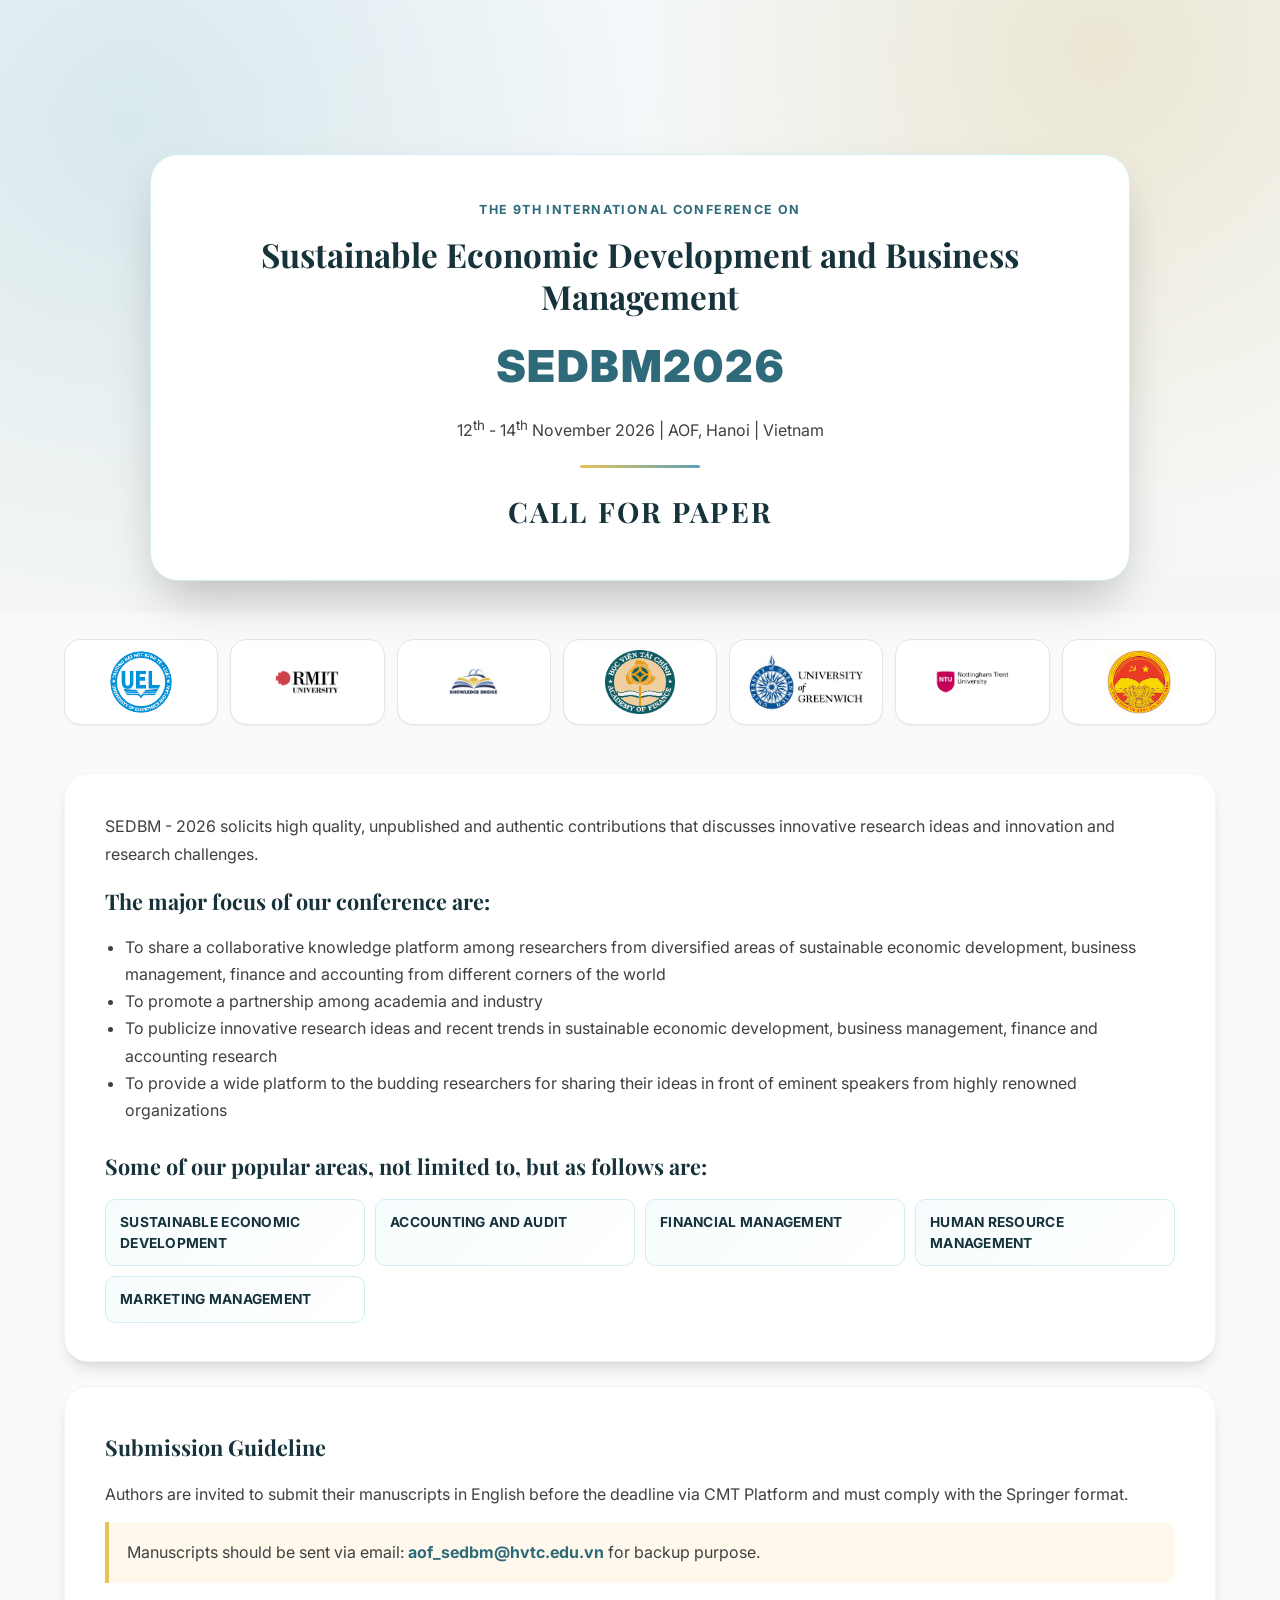
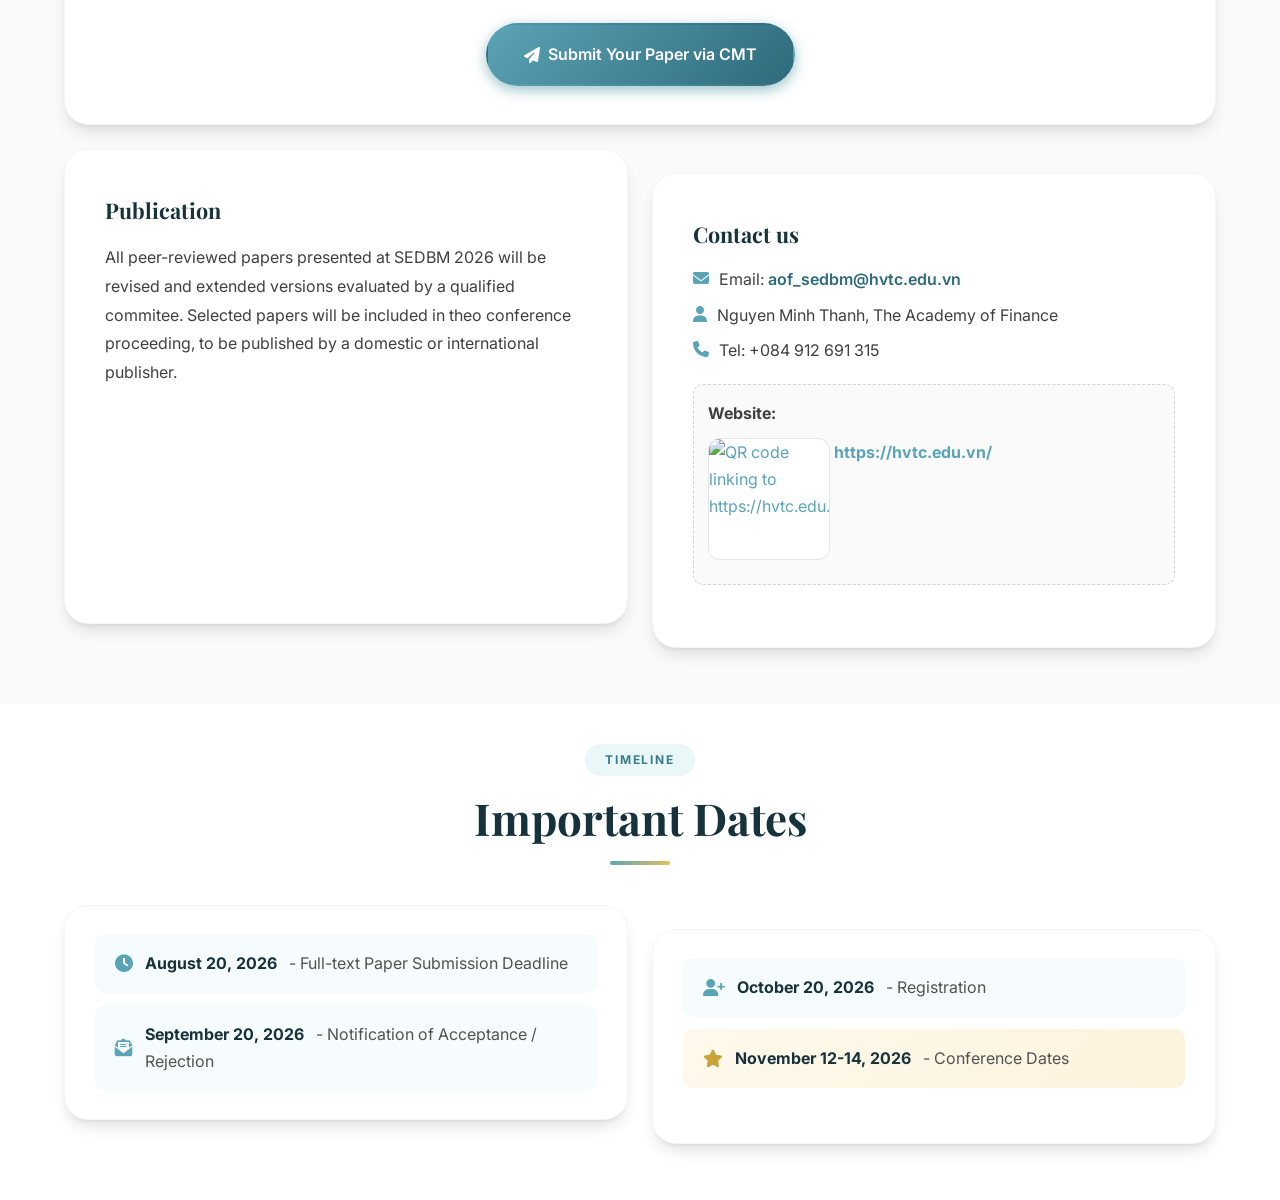
==== commit fe1bb12a: "v1" ====
--- a/call-for-paper.html
+++ b/call-for-paper.html
@@ -3,101 +3,169 @@
 <head>
     <meta charset="UTF-8">
     <meta name="viewport" content="width=device-width, initial-scale=1.0">
-    <title>Call for Paper — SEDBM 2026</title>
+    <title>Call for Paper - SEDBM 2026</title>
     <link rel="preconnect" href="https://fonts.googleapis.com">
     <link rel="preconnect" href="https://fonts.gstatic.com" crossorigin>
     <link href="https://fonts.googleapis.com/css2?family=Inter:wght@300;400;500;600;700;800;900&family=Playfair+Display:ital,wght@0,400;0,600;0,700;0,800;1,400&display=swap" rel="stylesheet">
     <link rel="stylesheet" href="https://cdnjs.cloudflare.com/ajax/libs/font-awesome/6.5.1/css/all.min.css">
     <link rel="stylesheet" href="css/styles.css">
 </head>
-<body>
-    <!-- Page Header -->
-    <div class="page-header">
-        <h1>Call for Paper</h1>
-        <p>We invite high-quality, unpublished contributions discussing innovative research ideas</p>
-    </div>
+<body class="cfp-flyer-page">
+    <section class="cfp-hero">
+        <div class="container">
+            <div class="cfp-board" data-aos="fade-up">
+                <p class="cfp-kicker">The 9th International Conference on</p>
+                <h1>Sustainable Economic Development and Business Management</h1>
+                <p class="cfp-code">SEDBM2026</p>
+                <p class="cfp-meta">12<sup>th</sup> - 14<sup>th</sup> November 2026 | AOF, Hanoi | Vietnam</p>
+                <div class="cfp-divider"></div>
+                <h2>Call for Paper</h2>
+            </div>
+        </div>
+    </section>
 
-    <!-- Content -->
-    <section class="page-content" style="background: var(--neutral-50);">
+    <section class="cfp-logos section-bg-neutral">
         <div class="container">
-            <div class="content-card" data-aos="fade-up">
+            <div class="cfp-logo-grid" data-aos="fade-up">
+                <figure class="cfp-logo-item"><img src="images/call-for-paper/logo-uel.png" alt="University of Economics and Law logo" loading="lazy"></figure>
+                <figure class="cfp-logo-item"><img src="images/call-for-paper/logo-rmit.png" alt="RMIT University logo" loading="lazy"></figure>
+                <figure class="cfp-logo-item"><img src="images/call-for-paper/logo-kb.jpeg" alt="Knowledge Bridge logo" loading="lazy"></figure>
+                <figure class="cfp-logo-item"><img src="images/call-for-paper/logo-aof.png" alt="Academy of Finance logo" loading="lazy"></figure>
+                <figure class="cfp-logo-item"><img src="images/call-for-paper/logo-greenwich.jpeg" alt="University of Greenwich logo" loading="lazy"></figure>
+                <figure class="cfp-logo-item"><img src="images/call-for-paper/logo-ntu.png" alt="Nottingham Trent University logo" loading="lazy"></figure>
+                <figure class="cfp-logo-item"><img src="images/call-for-paper/logo-hcma.png" alt="Ho Chi Minh National Academy of Politics logo" loading="lazy"></figure>
+            </div>
+        </div>
+    </section>
+
+    <section class="page-content cfp-main section-bg-neutral">
+        <div class="container">
+            <article class="cfp-panel" data-aos="fade-up">
                 <p>
-                    SEDBM 2026 solicits high quality, unpublished and authentic contributions that discuss
-                    innovative research ideas and research challenges.
+                    SEDBM - 2026 solicits high quality, unpublished and authentic contributions that discusses
+                    innovative research ideas and innovation and research challenges.
                 </p>
-                <p>The major focus of our conference is:</p>
-                <ul style="margin: 12px 0 12px 20px; list-style: disc; color: var(--neutral-700);">
-                    <li>To share a collaborative knowledge platform among researchers from diversified areas of sustainable economic development, business management, finance and accounting, from different corners of the world</li>
+                <h3>The major focus of our conference are:</h3>
+                <ul class="bullet-list bullet-list--gap cfp-focus-list">
+                    <li>To share a collaborative knowledge platform among researchers from diversified areas of sustainable economic development, business management, finance and accounting from different corners of the world</li>
                     <li>To promote a partnership among academia and industry</li>
                     <li>To publicize innovative research ideas and recent trends in sustainable economic development, business management, finance and accounting research</li>
                     <li>To provide a wide platform to the budding researchers for sharing their ideas in front of eminent speakers from highly renowned organizations</li>
                 </ul>
-            </div>
 
-            <div class="content-card" data-aos="fade-up">
-                <h3><i class="fas fa-chart-line" style="color: var(--primary-500); margin-right: 10px;"></i> Sustainable Economic Development</h3>
-                <ul style="margin: 12px 0 0 20px; list-style: disc; color: var(--neutral-700);">
-                    <li>Opportunities and Challenges in Global Frontier Markets</li>
-                    <li>National economic growth models</li>
-                    <li>Investment and Business Environment</li>
-                    <li>Sustainable Development and the Industrial Revolution 4.0</li>
-                    <li>Sharing Economy, Digital Economy, Night-time Economy, Circular Economy</li>
+                <h3>Some of our popular areas, not limited to, but as follows are:</h3>
+                <ul class="cfp-topic-tags">
+                    <li>SUSTAINABLE ECONOMIC DEVELOPMENT</li>
+                    <li>ACCOUNTING AND AUDIT</li>
+                    <li>FINANCIAL MANAGEMENT</li>
+                    <li>HUMAN RESOURCE MANAGEMENT</li>
+                    <li>MARKETING MANAGEMENT</li>
                 </ul>
-            </div>
+            </article>
 
-            <div class="content-card" data-aos="fade-up">
-                <h3><i class="fas fa-money-bill-wave" style="color: var(--primary-500); margin-right: 10px;"></i> Financial Management</h3>
-                <ul style="margin: 12px 0 0 20px; list-style: disc; color: var(--neutral-700);">
-                    <li>Build your Business Resilience in the time of crisis</li>
-                    <li>Financial Markets — Growth and Opportunities</li>
-                    <li>International Financial Economics</li>
-                    <li>Financial Literacy</li>
-                    <li>Financial management in the digital era</li>
-                    <li>Fintech; Green Financing</li>
-                </ul>
-            </div>
+            <article class="cfp-panel" data-aos="fade-up">
+                <h3>Submission Guideline</h3>
+                <p>
+                    Authors are invited to submit their manuscripts in English before the deadline via CMT Platform
+                    and must comply with the Springer format.
+                </p>
+                <p class="cfp-note">
+                    Manuscripts should be sent via email:
+                    <a href="mailto:aof_sedbm@hvtc.edu.vn">aof_sedbm@hvtc.edu.vn</a> for backup purpose.
+                </p>
+                <div class="center-cta">
+                    <a href="https://cmt3.research.microsoft.com/SEDBM2026" target="_blank" rel="noopener noreferrer" class="btn btn-primary btn-lg">
+                        <i class="fas fa-paper-plane"></i> Submit Your Paper via CMT
+                    </a>
+                </div>
+            </article>
 
-            <div class="content-card" data-aos="fade-up">
-                <h3><i class="fas fa-calculator" style="color: var(--primary-500); margin-right: 10px;"></i> Accounting and Auditing</h3>
-                <ul style="margin: 12px 0 0 20px; list-style: disc; color: var(--neutral-700);">
-                    <li>Financial &amp; Green Accounting</li>
-                    <li>Management &amp; Sustainability Accounting</li>
-                    <li>Corporate Social Responsibility Accounting</li>
-                    <li>Information Technology Audit</li>
-                    <li>Audit</li>
-                    <li>Business Data Analytics</li>
-                    <li>Accounting &amp; Audit in The Industrial Revolution 4.0</li>
-                    <li>Digital Transformation in Accounting &amp; Audit</li>
-                </ul>
-            </div>
+            <div class="cfp-split" data-aos="fade-up">
+                <article class="cfp-panel cfp-panel-slim">
+                    <h3>Publication</h3>
+                    <p>
+                        All peer-reviewed papers presented at SEDBM 2026 will be revised and extended versions
+                        evaluated by a qualified commitee. Selected papers will be included in theo conference
+                        proceeding, to be published by a domestic or international publisher.
+                    </p>
+                </article>
 
-            <div class="content-card" data-aos="fade-up">
-                <h3><i class="fas fa-users" style="color: var(--primary-500); margin-right: 10px;"></i> Human Resource Management</h3>
-                <ul style="margin: 12px 0 0 20px; list-style: disc; color: var(--neutral-700);">
-                    <li>Strategic talent acquisition and retention</li>
-                    <li>Talent, technology and ideas</li>
-                    <li>Rethink HR</li>
-                    <li>Culture in the new normal / Navigating the new normal</li>
-                </ul>
-            </div>
-
-            <div class="content-card" data-aos="fade-up">
-                <h3><i class="fas fa-bullhorn" style="color: var(--primary-500); margin-right: 10px;"></i> Marketing Management</h3>
-                <ul style="margin: 12px 0 0 20px; list-style: disc; color: var(--neutral-700);">
-                    <li>Green Marketing</li>
-                    <li>Luxury Marketing</li>
-                    <li>Social Media Marketing</li>
-                    <li>Digital Marketing</li>
-                </ul>
-            </div>
-
-            <div style="text-align: center; margin-top: 40px;" data-aos="fade-up">
-                <a href="https://cmt3.research.microsoft.com/SEDBM2026" target="_blank" class="btn btn-primary btn-lg">
-                    <i class="fas fa-paper-plane"></i> Submit Your Paper via CMT
-                </a>
+                <article class="cfp-panel cfp-panel-slim">
+                    <h3>Contact us</h3>
+                    <ul class="cfp-contact-list">
+                        <li><i class="fas fa-envelope"></i><span>Email: <a href="mailto:aof_sedbm@hvtc.edu.vn">aof_sedbm@hvtc.edu.vn</a></span></li>
+                        <li><i class="fas fa-user"></i><span>Nguyen Minh Thanh, The Academy of Finance</span></li>
+                        <li><i class="fas fa-phone"></i><span>Tel: +084 912 691 315</span></li>
+                    </ul>
+                    <div class="cfp-website-block" aria-label="Conference website QR code and link">
+                        <p><strong>Website:</strong></p>
+                        <a href="https://hvtc.edu.vn/" target="_blank" rel="noopener noreferrer" class="cfp-qr-link" aria-label="Open hvtc.edu.vn website">
+                            <img
+                                src="https://api.qrserver.com/v1/create-qr-code/?size=240x240&amp;data=https%3A%2F%2Fhvtc.edu.vn%2F"
+                                alt="QR code linking to https://hvtc.edu.vn/"
+                                class="cfp-qr-image"
+                                loading="lazy"
+                                width="120"
+                                height="120"
+                            >
+                        </a>
+                        <a href="https://hvtc.edu.vn/" target="_blank" rel="noopener noreferrer" class="cfp-link">https://hvtc.edu.vn/</a>
+                    </div>
+                </article>
             </div>
         </div>
     </section>
+
+    <section class="page-content section-bg-white cfp-dates-wrap" id="important-dates">
+        <div class="container">
+            <div class="section-header section-header--tight" data-aos="fade-up">
+                <span class="section-tag">Timeline</span>
+                <h2 class="section-title">Important Dates</h2>
+                <div class="section-divider"></div>
+            </div>
+
+            <div class="cfp-split cfp-dates-grid" data-aos="fade-up">
+                <article class="cfp-panel cfp-panel-slim">
+                    <ul class="deadline-list">
+                        <li class="deadline-row">
+                            <i class="fas fa-clock deadline-icon"></i>
+                            <div class="deadline-text">
+                                <strong>August 20, 2026</strong>
+                                <span>- Full-text Paper Submission Deadline</span>
+                            </div>
+                        </li>
+                        <li class="deadline-row">
+                            <i class="fas fa-envelope-open-text deadline-icon"></i>
+                            <div class="deadline-text">
+                                <strong>September 20, 2026</strong>
+                                <span>- Notification of Acceptance / Rejection</span>
+                            </div>
+                        </li>
+                    </ul>
+                </article>
+
+                <article class="cfp-panel cfp-panel-slim">
+                    <ul class="deadline-list">
+                        <li class="deadline-row">
+                            <i class="fas fa-user-plus deadline-icon"></i>
+                            <div class="deadline-text">
+                                <strong>October 20, 2026</strong>
+                                <span>- Registration</span>
+                            </div>
+                        </li>
+                        <li class="deadline-row deadline-row--highlight">
+                            <i class="fas fa-star deadline-icon"></i>
+                            <div class="deadline-text">
+                                <strong>November 12-14, 2026</strong>
+                                <span>- Conference Dates</span>
+                            </div>
+                        </li>
+                    </ul>
+                </article>
+            </div>
+        </div>
+    </section>
+
     <script src="js/embed-bridge.js"></script>
     <script src="js/main.js"></script>
 </body>
--- a/css/styles.css
+++ b/css/styles.css
@@ -1096,7 +1096,7 @@
 
 .partners-grid {
     display: grid;
-    grid-template-columns: repeat(4, 1fr);
+    grid-template-columns: repeat(3, 1fr);
     gap: 24px;
 }
 
@@ -1155,7 +1155,7 @@
 
 .speakers-grid {
     display: grid;
-    grid-template-columns: repeat(4, 1fr);
+    grid-template-columns: repeat(3, 1fr);
     gap: 28px;
 }
 
@@ -2015,6 +2015,13 @@
     color: rgba(255, 255, 255, 0.5);
 }
 
+.speaker-detail-photo {
+    width: 100%;
+    height: 100%;
+    object-fit: cover;
+    display: block;
+}
+
 .speaker-detail-content {
     padding: 36px 40px;
 }
@@ -2299,3 +2306,660 @@
         padding: 120px 24px 40px;
     }
 }
+
+/* ============================================
+   PAGE UTILITIES (replaces inline styles)
+   ============================================ */
+
+/* Section + card backgrounds */
+.section-bg-neutral { background: var(--neutral-50); }
+.section-bg-white { background: #fff; }
+
+/* Inline icon prefix inside h3 */
+.icon-lead {
+    color: var(--primary-500);
+    margin-right: 10px;
+}
+.icon-lead--accent { color: var(--accent-600); }
+.icon-trail { font-size: 0.8rem; }
+
+/* Generic bulleted list inside content cards */
+.bullet-list {
+    margin: 12px 0 0 20px;
+    list-style: disc;
+    color: var(--neutral-700);
+}
+.bullet-list--gap { margin: 12px 0 12px 20px; }
+
+/* Centered CTA block under cards */
+.center-cta {
+    text-align: center;
+    margin-top: 40px;
+}
+.text-center { text-align: center; }
+.text-left { text-align: left; }
+
+.note-text {
+    margin-top: 24px;
+    color: var(--neutral-600);
+    font-style: italic;
+    font-size: 0.9rem;
+}
+
+/* Vertical stack of deadline rows */
+.stack-deadlines {
+    display: flex;
+    flex-direction: column;
+    gap: 12px;
+    margin-top: 16px;
+}
+
+/* Deadline pill (used in submission / registration / important dates) */
+.deadline-list {
+    list-style: none;
+    padding: 0;
+    margin: 0;
+    display: flex;
+    flex-direction: column;
+    gap: 12px;
+}
+.deadline-row,
+.deadline-pill {
+    display: flex;
+    align-items: center;
+    gap: 12px;
+    padding: 16px 20px;
+    background: var(--primary-50);
+    border-radius: var(--radius-md);
+}
+.deadline-row--highlight,
+.deadline-pill--highlight {
+    background: linear-gradient(135deg, var(--accent-100), var(--accent-200));
+}
+.deadline-icon {
+    color: var(--primary-500);
+    font-size: 1.1rem;
+}
+.deadline-row--highlight .deadline-icon,
+.deadline-pill--highlight .deadline-icon { color: var(--accent-600); }
+.deadline-text strong,
+.deadline-pill strong { color: var(--primary-900); }
+.deadline-text span,
+.deadline-pill span {
+    margin-left: 8px;
+    color: var(--neutral-600);
+}
+
+/* Important Dates section */
+.important-dates-section { background: #fff; }
+
+/* Submission page extra spacing */
+.submission-cta {
+    text-align: center;
+    margin-top: 40px;
+}
+.h3-spaced { margin-top: 40px; }
+
+/* Registration fee table */
+.fee-table-wrap {
+    overflow-x: auto;
+    margin-top: 20px;
+}
+.fee-table {
+    width: 100%;
+    border-collapse: collapse;
+    background: #fff;
+    border-radius: var(--radius-md);
+    overflow: hidden;
+    box-shadow: 0 2px 8px rgba(0, 0, 0, 0.05);
+}
+.fee-table thead tr {
+    background: var(--primary-700);
+    color: #fff;
+}
+.fee-table th {
+    padding: 16px 20px;
+    font-weight: 600;
+}
+.fee-table th:first-child { text-align: left; }
+.fee-table th:last-child { text-align: right; }
+.fee-table tbody tr { border-bottom: 1px solid var(--neutral-200); }
+.fee-table tbody tr:last-child { border-bottom: 0; }
+.fee-table td {
+    padding: 16px 20px;
+    color: var(--neutral-700);
+}
+.fee-table td:last-child {
+    text-align: right;
+    color: var(--primary-900);
+    font-weight: 700;
+    font-size: 1.1rem;
+}
+.fee-table td > i {
+    color: var(--primary-500);
+    margin-right: 8px;
+}
+
+/* Conference fee includes list */
+.fee-includes {
+    margin: 16px 0 0 0;
+    list-style: none;
+    padding: 0;
+}
+.fee-includes li {
+    padding: 10px 0;
+    border-bottom: 1px solid var(--neutral-200);
+}
+.fee-includes li:last-child { border-bottom: 0; }
+.fee-includes i {
+    color: var(--primary-500);
+    margin-right: 10px;
+}
+
+/* History editions grid */
+.edition-grid {
+    display: grid;
+    grid-template-columns: repeat(auto-fit, minmax(220px, 1fr));
+    gap: 16px;
+    margin-top: 20px;
+}
+.edition-card {
+    display: block;
+    padding: 20px;
+    background: var(--primary-50);
+    border-radius: var(--radius-md);
+    text-decoration: none;
+    transition: transform 0.2s;
+}
+.edition-card:hover { transform: translateY(-2px); }
+.edition-card strong {
+    color: var(--primary-900);
+    font-size: 1.2rem;
+}
+.edition-card p {
+    margin-top: 8px;
+    color: var(--neutral-600);
+    font-size: 0.9rem;
+}
+.edition-card--current {
+    background: linear-gradient(135deg, var(--accent-100), var(--accent-200));
+}
+.edition-card--current p { color: var(--neutral-700); }
+
+/* Programme placeholder */
+.placeholder-wrap {
+    margin: 40px auto;
+    max-width: 520px;
+}
+.placeholder-badge {
+    display: inline-flex;
+    align-items: center;
+    justify-content: center;
+    gap: 12px;
+    padding: 16px 28px;
+    background: linear-gradient(135deg, var(--accent-100), var(--accent-200));
+    border-radius: var(--radius-md);
+}
+.placeholder-badge i {
+    color: var(--accent-600);
+    font-size: 1.4rem;
+}
+.placeholder-badge strong {
+    color: var(--primary-900);
+    font-size: 1.1rem;
+}
+.placeholder-desc {
+    margin-top: 24px;
+    color: var(--neutral-600);
+}
+.placeholder-highlight {
+    margin-top: 28px;
+    text-align: left;
+}
+
+/* Venue map embed */
+.venue-map-wrap { margin-top: 20px; }
+.venue-map-wrap iframe {
+    border: 0;
+    border-radius: 12px;
+    width: 100%;
+    height: 400px;
+}
+
+/* Inquiry centered block */
+.contact-inquiry { text-align: center; }
+.contact-inquiry a {
+    font-size: 1.1rem;
+    font-weight: 600;
+}
+
+/* Section header tighter spacing on sub-pages */
+.section-header--tight { margin-bottom: 40px; }
+
+/* Footer extras */
+.footer-acknowledgment {
+    margin-top: 32px;
+    padding: 20px 24px;
+    background: rgba(255, 255, 255, 0.05);
+    border-left: 3px solid var(--accent-400);
+    border-radius: var(--radius-sm);
+    font-size: 0.85rem;
+    line-height: 1.6;
+    color: var(--neutral-300);
+}
+.footer-acknowledgment strong {
+    color: var(--neutral-100);
+    display: block;
+    margin-bottom: 6px;
+}
+.footer-acknowledgment strong i {
+    color: var(--accent-400);
+    margin-right: 6px;
+}
+.footer-meta-line { margin-top: 10px; }
+.footer-meta-line i {
+    color: var(--accent-400);
+    margin-right: 6px;
+}
+
+/* Venue / Tourism / Visit Hanoi photo banners */
+.venue-photo {
+    display: block;
+    width: 100%;
+    max-width: 100%;
+    height: 320px;
+    object-fit: cover;
+    margin: 0 0 24px;
+    border-radius: var(--radius-md);
+    box-shadow: 0 4px 12px rgba(0, 0, 0, 0.08);
+}
+
+.publication-photo {
+    display: block;
+    width: 100%;
+    max-width: 100%;
+    height: 320px;
+    object-fit: cover;
+    margin: 8px 0 0;
+    border-radius: var(--radius-md);
+    box-shadow: 0 4px 12px rgba(0, 0, 0, 0.08);
+}
+
+.venue-photo-grid {
+    margin-top: 18px;
+    display: grid;
+    grid-template-columns: repeat(2, minmax(0, 1fr));
+    gap: 18px;
+}
+
+.venue-photo-grid .venue-photo {
+    margin: 0;
+    height: 260px;
+}
+
+@media (max-width: 768px) {
+    .venue-photo {
+        height: 220px;
+        margin-bottom: 20px;
+    }
+
+    .publication-photo {
+        height: 220px;
+        margin-top: 0;
+    }
+
+    .venue-photo-grid {
+        grid-template-columns: 1fr;
+        gap: 14px;
+    }
+
+    .venue-photo-grid .venue-photo {
+        height: 220px;
+    }
+}
+
+/* Home page contact map embed */
+.home-map-iframe {
+    width: 100%;
+    height: 100%;
+    border: 0;
+    border-radius: 16px;
+}
+
+/* SPA router error state */
+.page-load-error {
+    padding: 80px 24px;
+    text-align: center;
+    color: var(--neutral-600);
+}
+.page-load-error h2 {
+    font-family: var(--font-serif);
+    color: var(--primary-900);
+}
+
+/* Call for Paper flyer page */
+.cfp-flyer-page {
+    background: linear-gradient(180deg, #f4f8fa 0%, #f7f6f0 38%, #ffffff 100%);
+}
+
+.cfp-hero {
+    padding: 154px 0 32px;
+    position: relative;
+}
+
+.cfp-hero::before {
+    content: '';
+    position: absolute;
+    inset: 0;
+    background:
+        radial-gradient(circle at 10% 20%, rgba(91, 163, 182, 0.18) 0%, transparent 42%),
+        radial-gradient(circle at 86% 8%, rgba(201, 162, 58, 0.2) 0%, transparent 38%);
+    pointer-events: none;
+}
+
+.cfp-board {
+    position: relative;
+    z-index: 1;
+    background: #ffffff;
+    border-radius: 28px;
+    border: 1px solid var(--primary-200);
+    box-shadow: var(--shadow-2xl);
+    padding: 44px 56px;
+    text-align: center;
+    max-width: 980px;
+    margin: 0 auto;
+}
+
+.cfp-kicker {
+    text-transform: uppercase;
+    letter-spacing: 0.11em;
+    font-size: 0.78rem;
+    font-weight: 700;
+    color: var(--primary-700);
+    margin-bottom: 14px;
+}
+
+.cfp-board h1 {
+    font-family: var(--font-serif);
+    color: var(--primary-900);
+    font-size: clamp(1.55rem, 2.6vw, 2.45rem);
+    line-height: 1.25;
+    margin-bottom: 12px;
+}
+
+.cfp-code {
+    font-size: clamp(1.75rem, 4vw, 2.75rem);
+    font-weight: 900;
+    color: var(--primary-700);
+    letter-spacing: 0.04em;
+    margin-bottom: 10px;
+}
+
+.cfp-meta {
+    color: var(--neutral-700);
+    font-size: 1rem;
+    margin-bottom: 20px;
+}
+
+.cfp-divider {
+    width: 120px;
+    height: 3px;
+    border-radius: 999px;
+    margin: 0 auto 20px;
+    background: linear-gradient(90deg, var(--accent-500), var(--primary-500));
+}
+
+.cfp-board h2 {
+    font-family: var(--font-serif);
+    text-transform: uppercase;
+    letter-spacing: 0.08em;
+    font-size: clamp(1.25rem, 2.2vw, 1.9rem);
+    color: var(--primary-900);
+}
+
+.cfp-logos {
+    padding: 26px 0 12px;
+}
+
+.cfp-logo-grid {
+    display: grid;
+    grid-template-columns: repeat(7, minmax(0, 1fr));
+    gap: 12px;
+    align-items: stretch;
+}
+
+.cfp-logo-item {
+    margin: 0;
+    background: #ffffff;
+    border: 1px solid var(--neutral-200);
+    border-radius: var(--radius-lg);
+    padding: 10px;
+    min-height: 86px;
+    display: flex;
+    align-items: center;
+    justify-content: center;
+    box-shadow: var(--shadow-sm);
+}
+
+.cfp-logo-item img {
+    width: 100%;
+    height: 64px;
+    object-fit: contain;
+}
+
+.cfp-main {
+    padding-top: 36px;
+}
+
+.cfp-panel {
+    background: var(--white);
+    border-radius: var(--radius-xl);
+    border: 1px solid var(--neutral-100);
+    box-shadow: var(--shadow-lg);
+    padding: 38px 40px;
+}
+
+.cfp-panel + .cfp-panel {
+    margin-top: 24px;
+}
+
+.cfp-panel h3 {
+    font-family: var(--font-serif);
+    color: var(--primary-900);
+    font-size: 1.35rem;
+    margin: 4px 0 14px;
+}
+
+.cfp-panel p {
+    color: var(--neutral-700);
+    margin-bottom: 14px;
+    line-height: 1.8;
+}
+
+.cfp-focus-list {
+    margin-bottom: 24px;
+}
+
+.cfp-topic-tags {
+    list-style: none;
+    padding: 0;
+    margin: 12px 0 0;
+    display: grid;
+    grid-template-columns: repeat(auto-fit, minmax(240px, 1fr));
+    gap: 10px;
+}
+
+.cfp-topic-tags li {
+    background: linear-gradient(135deg, var(--primary-50), #ffffff);
+    border: 1px solid var(--primary-200);
+    color: var(--primary-900);
+    border-radius: var(--radius-md);
+    padding: 12px 14px;
+    font-size: 0.86rem;
+    font-weight: 700;
+    letter-spacing: 0.02em;
+    line-height: 1.5;
+}
+
+.cfp-note {
+    background: var(--accent-100);
+    border-left: 4px solid var(--accent-500);
+    border-radius: 0 var(--radius-md) var(--radius-md) 0;
+    padding: 16px 18px;
+}
+
+.cfp-note a {
+    color: var(--primary-700);
+    font-weight: 700;
+}
+
+.cfp-split {
+    margin-top: 24px;
+    display: grid;
+    grid-template-columns: 1fr 1fr;
+    gap: 24px;
+}
+
+.cfp-panel-slim {
+    height: 100%;
+}
+
+.cfp-contact-list {
+    list-style: none;
+    margin: 0 0 20px;
+    padding: 0;
+    display: grid;
+    gap: 10px;
+}
+
+.cfp-contact-list li {
+    display: flex;
+    align-items: flex-start;
+    gap: 10px;
+    color: var(--neutral-700);
+    line-height: 1.6;
+}
+
+.cfp-contact-list i {
+    color: var(--primary-500);
+    margin-top: 3px;
+}
+
+.cfp-contact-list a {
+    color: var(--primary-700);
+    font-weight: 600;
+}
+
+.cfp-website-block {
+    margin-top: 8px;
+    padding: 14px;
+    border: 1px dashed var(--neutral-300);
+    border-radius: var(--radius-md);
+    background: var(--neutral-50);
+}
+
+.cfp-website-block p {
+    margin-bottom: 10px;
+    color: var(--neutral-700);
+}
+
+.cfp-qr-placeholder {
+    width: 90px;
+    height: 90px;
+    border: 2px dashed var(--neutral-400);
+    border-radius: 12px;
+    color: var(--neutral-500);
+    display: inline-flex;
+    align-items: center;
+    justify-content: center;
+    font-size: 0.82rem;
+    font-weight: 600;
+    margin-bottom: 10px;
+    background: #fff;
+}
+
+.cfp-qr-link {
+    display: inline-flex;
+    border-radius: 12px;
+    border: 1px solid var(--neutral-200);
+    overflow: hidden;
+    background: #fff;
+    margin-bottom: 10px;
+}
+
+.cfp-qr-image {
+    display: block;
+    width: 120px;
+    height: 120px;
+}
+
+.cfp-link {
+    display: inline-block;
+    font-weight: 700;
+}
+
+.cfp-dates-wrap {
+    padding-top: 40px;
+}
+
+.cfp-dates-grid {
+    margin-top: 0;
+}
+
+.cfp-dates-grid .cfp-panel {
+    padding: 28px 30px;
+}
+
+@media (max-width: 1200px) {
+    .cfp-logo-grid {
+        grid-template-columns: repeat(4, minmax(0, 1fr));
+    }
+}
+
+@media (max-width: 992px) {
+    .cfp-split {
+        grid-template-columns: 1fr;
+    }
+}
+
+@media (max-width: 768px) {
+    .cfp-hero {
+        padding: 126px 0 20px;
+    }
+
+    .cfp-board {
+        padding: 30px 22px;
+    }
+
+    .cfp-logo-grid {
+        grid-template-columns: repeat(3, minmax(0, 1fr));
+        gap: 10px;
+    }
+
+    .cfp-logo-item {
+        min-height: 76px;
+        padding: 8px;
+    }
+
+    .cfp-logo-item img {
+        height: 52px;
+    }
+
+    .cfp-panel {
+        padding: 26px 22px;
+    }
+
+    .cfp-topic-tags {
+        grid-template-columns: 1fr;
+    }
+
+    .cfp-dates-grid .cfp-panel {
+        padding: 22px;
+    }
+}
+
+@media (max-width: 520px) {
+    .cfp-logo-grid {
+        grid-template-columns: repeat(2, minmax(0, 1fr));
+    }
+}
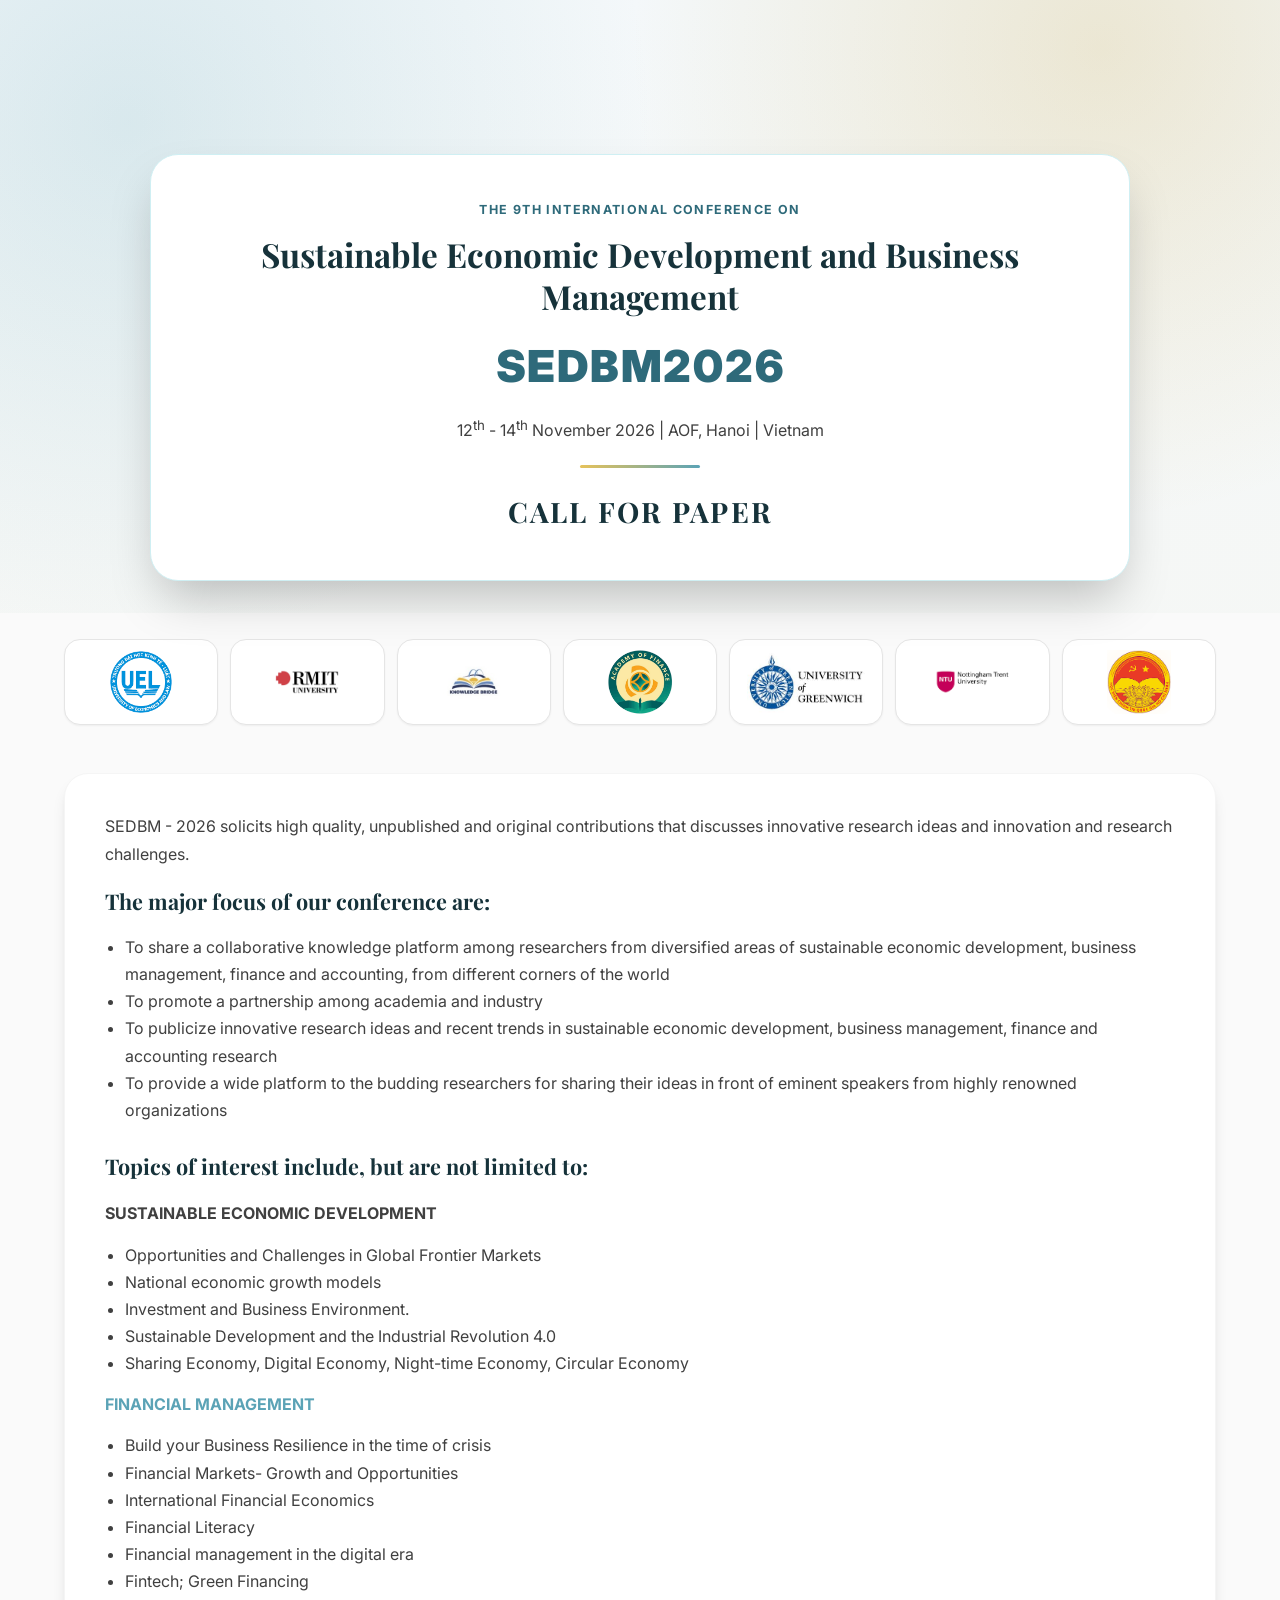
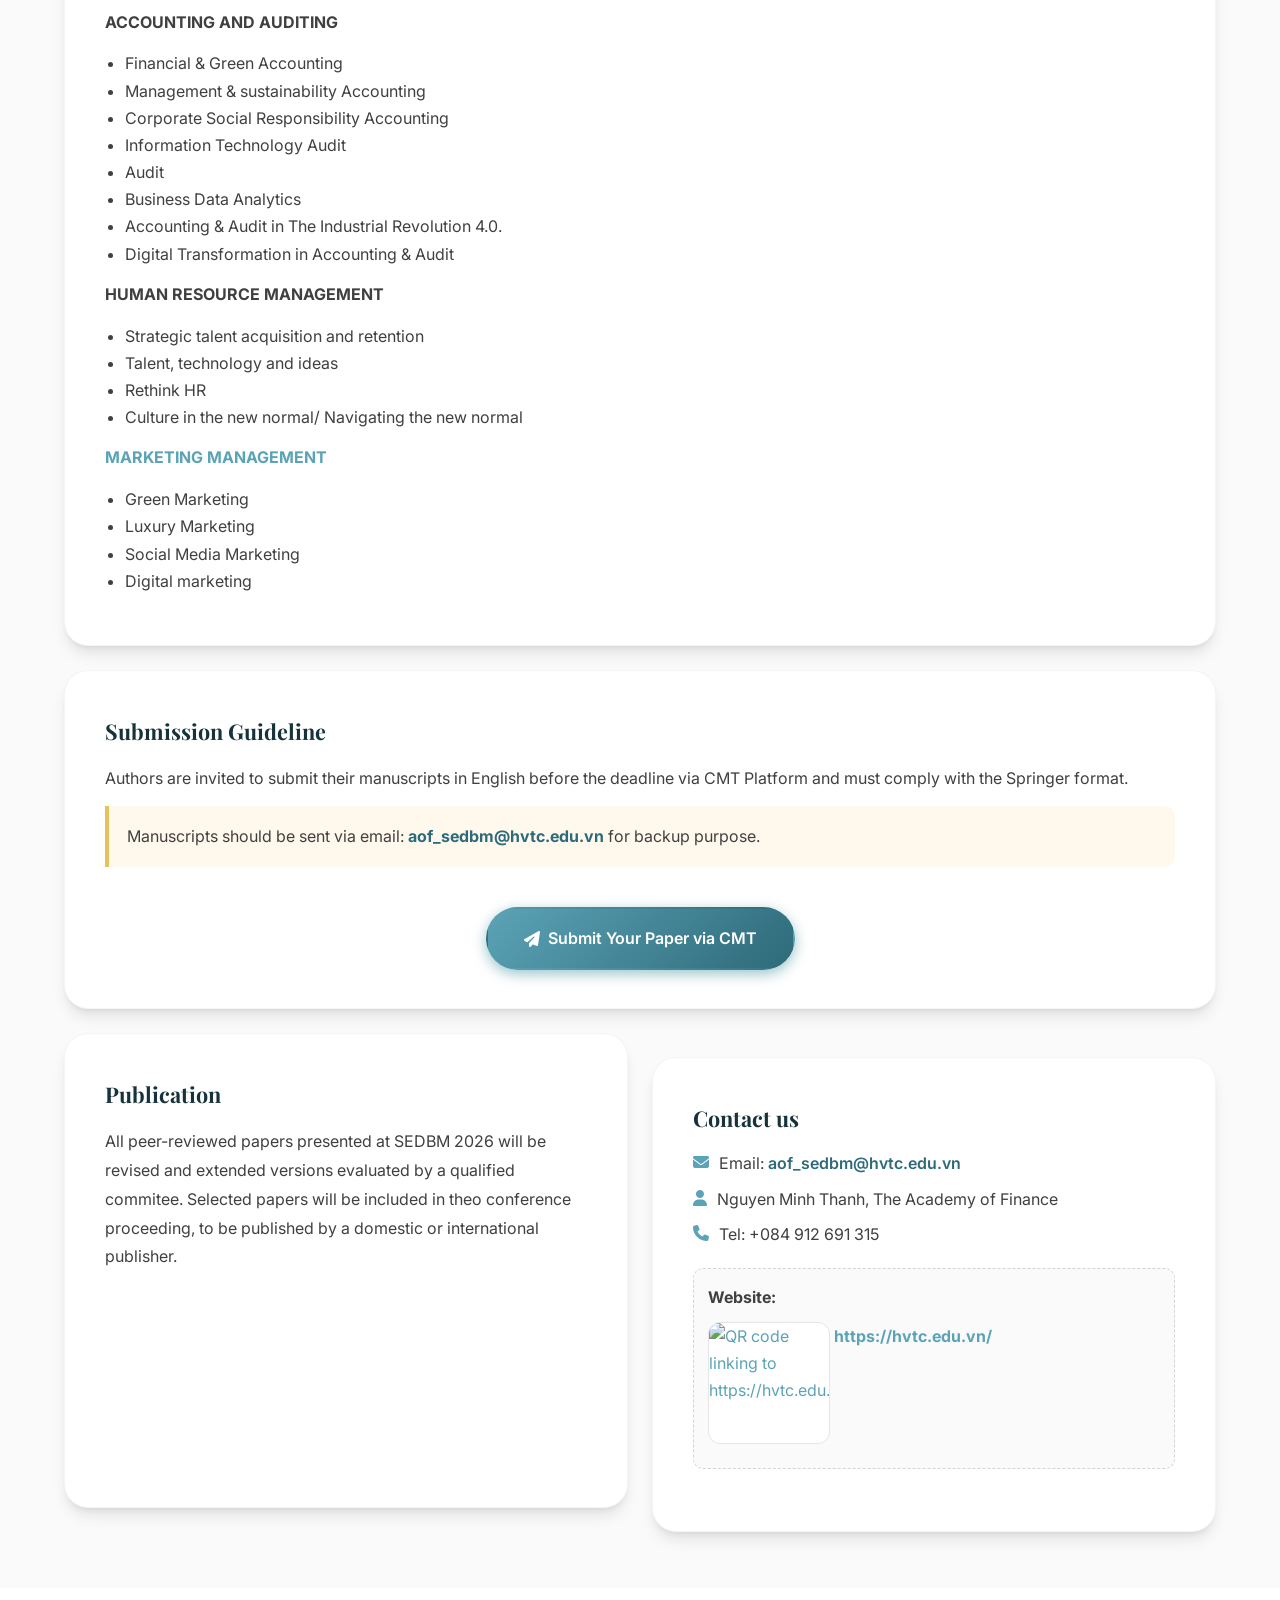
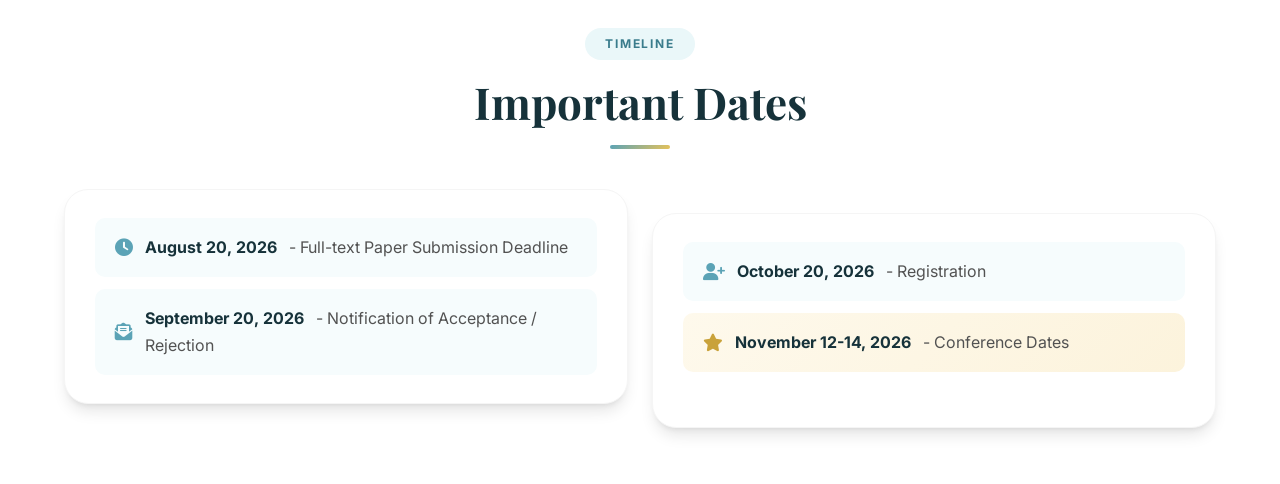
==== commit c6fe7c85: "v2" ====
--- a/call-for-paper.html
+++ b/call-for-paper.html
@@ -30,7 +30,7 @@
                 <figure class="cfp-logo-item"><img src="images/call-for-paper/logo-uel.png" alt="University of Economics and Law logo" loading="lazy"></figure>
                 <figure class="cfp-logo-item"><img src="images/call-for-paper/logo-rmit.png" alt="RMIT University logo" loading="lazy"></figure>
                 <figure class="cfp-logo-item"><img src="images/call-for-paper/logo-kb.jpeg" alt="Knowledge Bridge logo" loading="lazy"></figure>
-                <figure class="cfp-logo-item"><img src="images/call-for-paper/logo-aof.png" alt="Academy of Finance logo" loading="lazy"></figure>
+                <figure class="cfp-logo-item"><img src="images/logo_hvtc_nobg.png" alt="Academy of Finance logo" loading="lazy"></figure>
                 <figure class="cfp-logo-item"><img src="images/call-for-paper/logo-greenwich.jpeg" alt="University of Greenwich logo" loading="lazy"></figure>
                 <figure class="cfp-logo-item"><img src="images/call-for-paper/logo-ntu.png" alt="Nottingham Trent University logo" loading="lazy"></figure>
                 <figure class="cfp-logo-item"><img src="images/call-for-paper/logo-hcma.png" alt="Ho Chi Minh National Academy of Politics logo" loading="lazy"></figure>
@@ -42,24 +42,72 @@
         <div class="container">
             <article class="cfp-panel" data-aos="fade-up">
                 <p>
-                    SEDBM - 2026 solicits high quality, unpublished and authentic contributions that discusses
+                    SEDBM - 2026 solicits high quality, unpublished and original contributions that discusses
                     innovative research ideas and innovation and research challenges.
                 </p>
                 <h3>The major focus of our conference are:</h3>
                 <ul class="bullet-list bullet-list--gap cfp-focus-list">
-                    <li>To share a collaborative knowledge platform among researchers from diversified areas of sustainable economic development, business management, finance and accounting from different corners of the world</li>
+                    <li>To share a collaborative knowledge platform among researchers from diversified areas of sustainable economic development, business management, finance and accounting, from different corners of the world</li>
                     <li>To promote a partnership among academia and industry</li>
                     <li>To publicize innovative research ideas and recent trends in sustainable economic development, business management, finance and accounting research</li>
                     <li>To provide a wide platform to the budding researchers for sharing their ideas in front of eminent speakers from highly renowned organizations</li>
                 </ul>
 
-                <h3>Some of our popular areas, not limited to, but as follows are:</h3>
-                <ul class="cfp-topic-tags">
-                    <li>SUSTAINABLE ECONOMIC DEVELOPMENT</li>
-                    <li>ACCOUNTING AND AUDIT</li>
-                    <li>FINANCIAL MANAGEMENT</li>
-                    <li>HUMAN RESOURCE MANAGEMENT</li>
-                    <li>MARKETING MANAGEMENT</li>
+                <h3>Topics of interest include, but are not limited to:</h3>
+
+                <p><strong>SUSTAINABLE ECONOMIC DEVELOPMENT</strong></p>
+                <ul class="bullet-list bullet-list--gap">
+                    <li>Opportunities and Challenges in Global Frontier Markets</li>
+                    <li>National economic growth models</li>
+                    <li>Investment and Business Environment.</li>
+                    <li>Sustainable Development and the Industrial Revolution 4.0</li>
+                    <li>Sharing Economy, Digital Economy, Night-time Economy, Circular Economy</li>
+                </ul>
+
+                <p>
+                    <strong>
+                        <a href="https://icrmat.com/call-for-papers/" target="_blank" rel="noopener noreferrer">FINANCIAL MANAGEMENT</a>
+                    </strong>
+                </p>
+                <ul class="bullet-list bullet-list--gap">
+                    <li>Build your Business Resilience in the time of crisis</li>
+                    <li>Financial Markets- Growth and Opportunities</li>
+                    <li>International Financial Economics</li>
+                    <li>Financial Literacy</li>
+                    <li>Financial management in the digital era</li>
+                    <li>Fintech; Green Financing</li>
+                </ul>
+
+                <p><strong>ACCOUNTING AND AUDITING</strong></p>
+                <ul class="bullet-list bullet-list--gap">
+                    <li>Financial &amp; Green Accounting</li>
+                    <li>Management &amp; sustainability Accounting</li>
+                    <li>Corporate Social Responsibility Accounting</li>
+                    <li>Information Technology Audit</li>
+                    <li>Audit</li>
+                    <li>Business Data Analytics</li>
+                    <li>Accounting &amp; Audit in The Industrial Revolution 4.0.</li>
+                    <li>Digital Transformation in Accounting &amp; Audit</li>
+                </ul>
+
+                <p><strong>HUMAN RESOURCE MANAGEMENT</strong></p>
+                <ul class="bullet-list bullet-list--gap">
+                    <li>Strategic talent acquisition and retention</li>
+                    <li>Talent, technology and ideas</li>
+                    <li>Rethink HR</li>
+                    <li>Culture in the new normal/ Navigating the new normal</li>
+                </ul>
+
+                <p>
+                    <strong>
+                        <a href="https://icrmat.com/call-for-papers/" target="_blank" rel="noopener noreferrer">MARKETING MANAGEMENT</a>
+                    </strong>
+                </p>
+                <ul class="bullet-list bullet-list--gap">
+                    <li>Green Marketing</li>
+                    <li>Luxury Marketing</li>
+                    <li>Social Media Marketing</li>
+                    <li>Digital marketing</li>
                 </ul>
             </article>
 
--- a/css/styles.css
+++ b/css/styles.css
@@ -700,6 +700,21 @@
     max-width: 900px;
 }
 
+.hero-logos {
+    display: flex;
+    align-items: center;
+    justify-content: center;
+    gap: 24px;
+    margin-bottom: 28px;
+}
+
+.hero-logo-img {
+    height: 72px;
+    width: auto;
+    object-fit: contain;
+    filter: drop-shadow(0 2px 8px rgba(0,0,0,0.4));
+}
+
 .hero-badge {
     display: inline-flex;
     align-items: center;
@@ -1035,9 +1050,8 @@
 }
 
 .card-icon {
-    width: 56px;
-    height: 56px;
-    background: linear-gradient(135deg, var(--primary-500), var(--primary-700));
+    width: 200px;
+    height: 200px;
     color: var(--white);
     border-radius: var(--radius-lg);
     display: flex;
@@ -1148,6 +1162,16 @@
     color: var(--neutral-500);
 }
 
+@keyframes partners-marquee {
+    from {
+        transform: translateX(0);
+    }
+
+    to {
+        transform: translateX(calc(-1 * var(--partners-scroll-distance, 0px)));
+    }
+}
+
 /* ---------- Speakers Section ---------- */
 .speakers {
     background: var(--neutral-50);
@@ -1175,7 +1199,6 @@
 
 .speaker-image {
     position: relative;
-    height: 220px;
     background: linear-gradient(135deg, var(--primary-800), var(--primary-600));
     display: flex;
     align-items: center;
@@ -1896,9 +1919,30 @@
         display: none;
     }
 
+    .partners .container {
+        overflow: hidden;
+    }
+
     .partners-grid {
         grid-template-columns: 1fr;
         gap: 16px;
+    }
+
+    .partners-grid.is-mobile-slider {
+        display: flex;
+        width: max-content;
+        will-change: transform;
+        padding-inline: 8px;
+    }
+
+    .partners-grid.is-mobile-slider.is-slider-running {
+        animation: partners-marquee var(--partners-scroll-duration, 30s) linear infinite;
+    }
+
+    .partners-grid.is-mobile-slider .partner-card {
+        flex: 0 0 min(74vw, 260px);
+        min-width: min(74vw, 260px);
+        padding: 28px 18px;
     }
 
     .speakers-grid {
@@ -1926,6 +1970,13 @@
 
     .contact-map {
         height: 300px;
+    }
+}
+
+@media (prefers-reduced-motion: reduce) {
+    .partners-grid.is-mobile-slider.is-slider-running {
+        animation: none;
+        transform: none;
     }
 }
 
@@ -2963,3 +3014,158 @@
         grid-template-columns: repeat(2, minmax(0, 1fr));
     }
 }
+
+/* ============================================
+   COMPREHENSIVE MOBILE REFINEMENTS
+   Applies across every page. Loaded last so it
+   refines the scattered breakpoints above.
+   Breakpoints: 768 (tablet/large phone),
+   480 (phone), 360 (small phone)
+   ============================================ */
+
+/* ---------- ≤ 768px : tablets & large phones ---------- */
+@media (max-width: 768px) {
+    /* Tighter gutters */
+    .container { padding: 0 20px; }
+
+    /* Hero: drop the tall min-height, let content size it */
+    .hero {
+        min-height: auto;
+        padding: 96px 20px 56px;
+    }
+    .hero-badge {
+        font-size: 0.8rem;
+        padding: 8px 18px;
+        margin-bottom: 20px;
+    }
+
+    /* Hero + CTA actions stack and go full-width */
+    .hero-actions,
+    .cta-actions {
+        flex-direction: column;
+        gap: 12px;
+        width: 100%;
+    }
+    .hero-actions .btn,
+    .cta-actions .btn {
+        width: 100%;
+        justify-content: center;
+    }
+
+    /* Section rhythm */
+    .section-header { margin-bottom: 36px; }
+    .section-desc { font-size: 0.95rem; }
+    .section-cta { margin-top: 32px; }
+
+    /* Sub-page content blocks */
+    .page-content { padding: 56px 0; }
+    .content-card + .content-card { margin-top: 24px; }
+    .content-card h3 { font-size: 1.25rem; }
+
+    /* About */
+    .about-content h3 { font-size: 1.3rem; }
+
+    /* CTA banner */
+    .cta-section { padding: 64px 20px; }
+
+    /* Deadline pills: date over description */
+    .deadline-row,
+    .deadline-pill { padding: 14px 16px; }
+
+    /* Registration fee table */
+    .fee-table th,
+    .fee-table td { padding: 13px 14px; }
+    .fee-table td:last-child { font-size: 1rem; }
+
+    /* Floating controls closer to the corner */
+    .back-to-top {
+        bottom: 20px;
+        right: 20px;
+        width: 44px;
+        height: 44px;
+    }
+}
+
+/* ---------- ≤ 480px : phones ---------- */
+@media (max-width: 480px) {
+    html { scroll-padding-top: 80px; }
+
+    .container { padding: 0 16px; }
+
+    /* Allow long button labels (e.g. "Submit Your Paper via CMT") to wrap */
+    .btn { white-space: normal; }
+    .btn-lg { padding: 14px 24px; font-size: 0.95rem; }
+
+    /* Hero */
+    .hero { padding: 88px 16px 48px; }
+    .hero-title { font-size: 1.55rem; }
+    .hero-subtitle { font-size: 12px; letter-spacing: 0.1em; }
+
+    /* Countdown: compact 2×2, drop the ":" separators */
+    .countdown { gap: 10px; }
+    .countdown-separator { display: none; }
+    .countdown-item {
+        min-width: 0;
+        flex: 1 1 40%;
+        padding: 10px 8px;
+    }
+    .countdown-number { font-size: 1.35rem; }
+
+    /* Stats bar (kept 2×2 from earlier rule) */
+    .stat-item { padding: 24px 12px; }
+    .stat-number { font-size: 1.5rem; }
+    .stat-icon { width: 40px; height: 40px; font-size: 1.05rem; }
+
+    /* Sections */
+    .section-header { margin-bottom: 28px; }
+    .section-tag { font-size: 0.7rem; padding: 5px 16px; }
+    .page-content { padding: 44px 0; }
+
+    /* Page header (sub-pages) */
+    .page-header { padding: 104px 16px 32px; }
+    .page-header p { font-size: 0.95rem; }
+
+    /* Cards */
+    .content-card { padding: 24px 20px; }
+    .content-card h3 { font-size: 1.15rem; }
+    .highlight-box { padding: 16px 18px; }
+
+    /* CTA buttons that sit alone go full-width */
+    .center-cta .btn,
+    .section-cta .btn,
+    .submission-cta .btn { width: 100%; justify-content: center; }
+
+    /* Deadline pills stack the label under the date */
+    .deadline-text strong,
+    .deadline-pill strong { display: block; }
+    .deadline-text span,
+    .deadline-pill span { margin-left: 0; display: block; }
+
+    /* Photos on venue / publication pages */
+    .venue-photo { height: 200px; }
+    .publication-photo { height: 200px; }
+
+    /* Speaker detail bio */
+    .speaker-detail-content { padding: 22px 20px; }
+    .speaker-detail-content h3 { font-size: 1.3rem; }
+
+    /* CTA banner copy */
+    .cta-content p { font-size: 0.95rem; }
+}
+
+/* ---------- ≤ 360px : small phones ---------- */
+@media (max-width: 360px) {
+    .hero-title { font-size: 1.35rem; }
+
+    /* Countdown back to a single row of four small cells */
+    .countdown-item { padding: 8px 4px; }
+    .countdown-number { font-size: 1.15rem; }
+    .countdown-label { font-size: 0.6rem; }
+
+    /* Stats single column to avoid cramped numbers */
+    .stats-grid { grid-template-columns: 1fr; }
+    .stat-item:not(:last-child)::after { display: none; }
+
+    .content-card { padding: 20px 16px; }
+    .section-title { font-size: 1.5rem; }
+}
